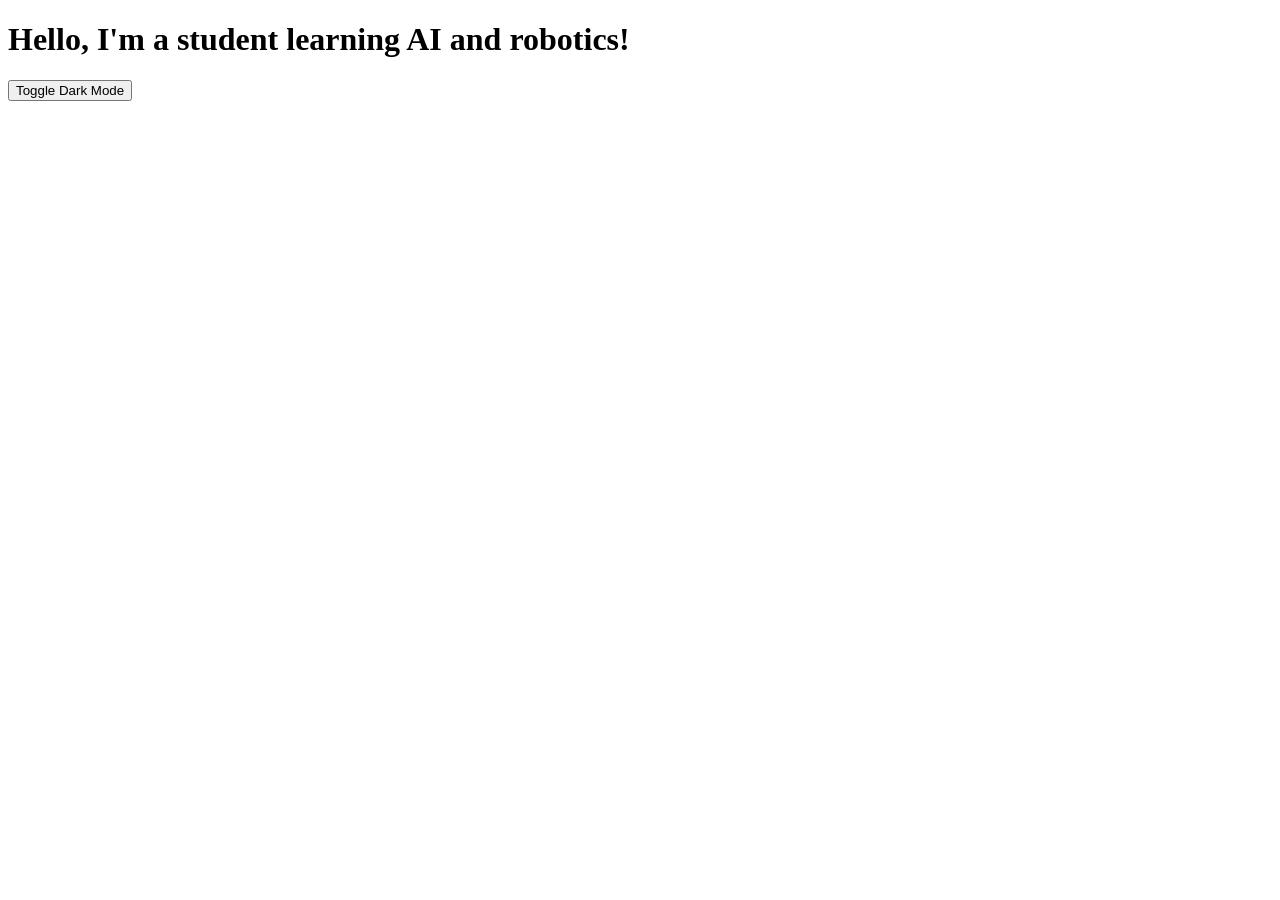
==== my_portfolio.html @ 7c0e1260 "Create initial HTML structure for portfolio" ====
<!DOCTYPE html>
<html lang="en">
<head>
    <meta charset="UTF-8">
    <meta name="viewport" content="width=device-width, initial-scale=1.0">

    <title>My Portfolio</title>

    <link rel="stylesheet" href="style.css">
</head>
<body>
    <h1>Hello, I'm a student learning AI and robotics!</h1>

    <button id="themeButton">Toggle Dark Mode</button>

    <script src="script.js"></script>
</body>
</html>
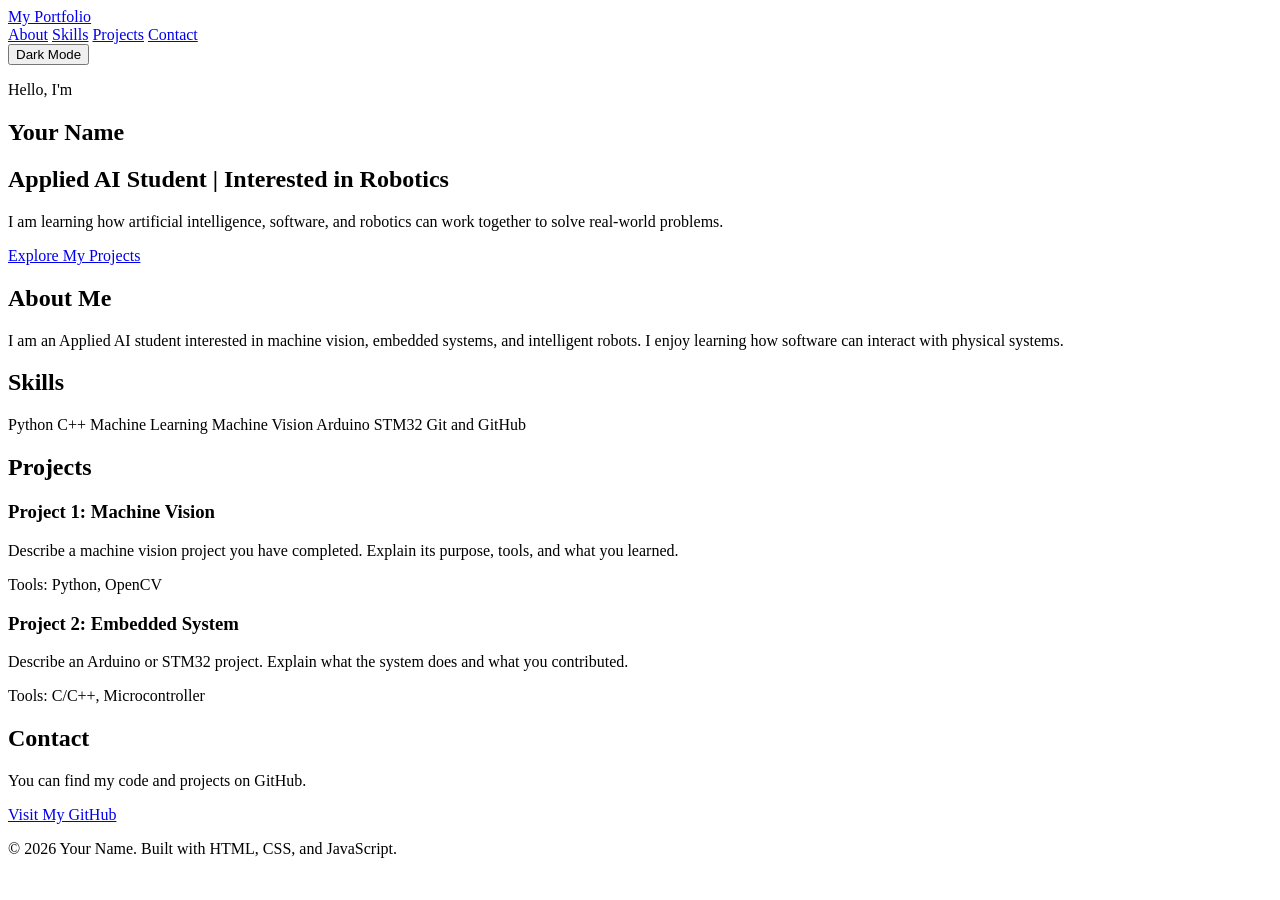
==== commit 09bb64cd: "Revamp portfolio structure and content Updated the portfolio layout with a header, navigation, and s" ====
--- a/my_portfolio.html
+++ b/my_portfolio.html
@@ -3,15 +3,103 @@
 <head>
     <meta charset="UTF-8">
     <meta name="viewport" content="width=device-width, initial-scale=1.0">
-
-    <title>My Portfolio</title>
+    <title>My Portfolio | Applied AI</title>
 
     <link rel="stylesheet" href="style.css">
 </head>
+
 <body>
-    <h1>Hello, I'm a student learning AI and robotics!</h1>
+    <header class="site-header">
+        <a class="logo" href="#home">My Portfolio</a>
 
-    <button id="themeButton">Toggle Dark Mode</button>
+        <nav class="navigation">
+            <a href="#about">About</a>
+            <a href="#skills">Skills</a>
+            <a href="#projects">Projects</a>
+            <a href="#contact">Contact</a>
+        </nav>
+
+        <button id="themeButton" class="theme-button">
+            Dark Mode
+        </button>
+    </header>
+
+    <main>
+        <section id="home" class="hero">
+            <p class="intro">Hello, I'm</p>
+            <h1>Your Name</h1>
+            <h2>Applied AI Student | Interested in Robotics</h2>
+
+            <p class="hero-description">
+                I am learning how artificial intelligence, software,
+                and robotics can work together to solve real-world problems.
+            </p>
+
+            <a class="primary-link" href="#projects">Explore My Projects</a>
+        </section>
+
+        <section id="about" class="section">
+            <h2>About Me</h2>
+
+            <p>
+                I am an Applied AI student interested in machine vision,
+                embedded systems, and intelligent robots. I enjoy learning
+                how software can interact with physical systems.
+            </p>
+        </section>
+
+        <section id="skills" class="section">
+            <h2>Skills</h2>
+
+            <div class="skill-list">
+                <span>Python</span>
+                <span>C++</span>
+                <span>Machine Learning</span>
+                <span>Machine Vision</span>
+                <span>Arduino</span>
+                <span>STM32</span>
+                <span>Git and GitHub</span>
+            </div>
+        </section>
+
+        <section id="projects" class="section">
+            <h2>Projects</h2>
+
+            <div class="project-card">
+                <h3>Project 1: Machine Vision</h3>
+                <p>
+                    Describe a machine vision project you have completed.
+                    Explain its purpose, tools, and what you learned.
+                </p>
+                <p class="project-tools">Tools: Python, OpenCV</p>
+            </div>
+
+            <div class="project-card">
+                <h3>Project 2: Embedded System</h3>
+                <p>
+                    Describe an Arduino or STM32 project.
+                    Explain what the system does and what you contributed.
+                </p>
+                <p class="project-tools">Tools: C/C++, Microcontroller</p>
+            </div>
+        </section>
+
+        <section id="contact" class="section">
+            <h2>Contact</h2>
+
+            <p>
+                You can find my code and projects on GitHub.
+            </p>
+
+            <a href="https://github.com/YOUR-USERNAME">
+                Visit My GitHub
+            </a>
+        </section>
+    </main>
+
+    <footer class="site-footer">
+        <p>© 2026 Your Name. Built with HTML, CSS, and JavaScript.</p>
+    </footer>
 
     <script src="script.js"></script>
 </body>
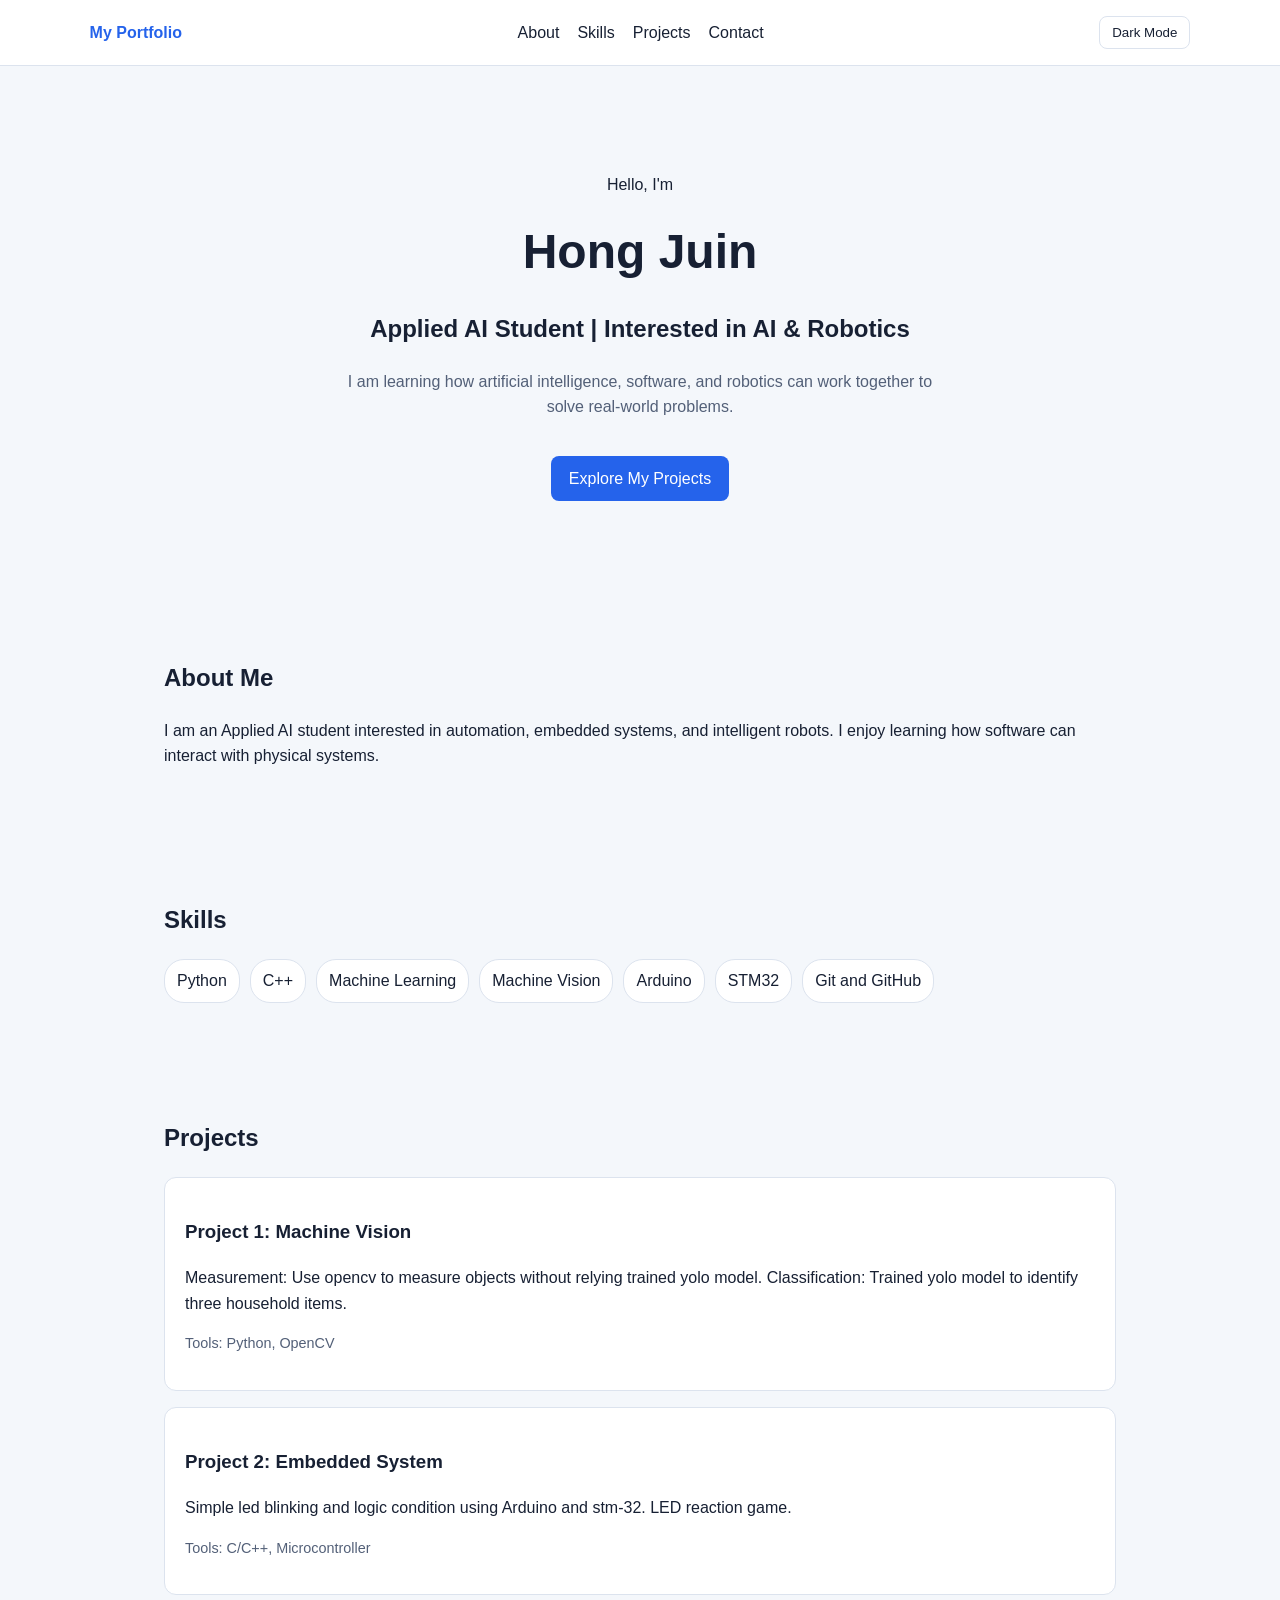
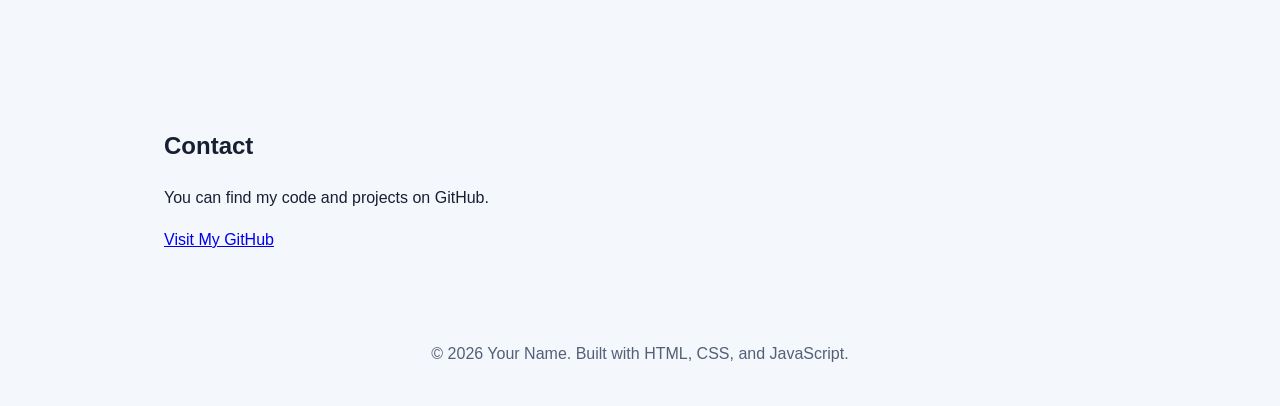
==== commit 75886ec8: "Revise portfolio content and update project details Updated personal information and project descrip" ====
--- a/my_portfolio.html
+++ b/my_portfolio.html
@@ -27,8 +27,8 @@
     <main>
         <section id="home" class="hero">
             <p class="intro">Hello, I'm</p>
-            <h1>Your Name</h1>
-            <h2>Applied AI Student | Interested in Robotics</h2>
+            <h1>Hong Juin</h1>
+            <h2>Applied AI Student | Interested in AI & Robotics</h2>
 
             <p class="hero-description">
                 I am learning how artificial intelligence, software,
@@ -42,7 +42,7 @@
             <h2>About Me</h2>
 
             <p>
-                I am an Applied AI student interested in machine vision,
+                I am an Applied AI student interested in automation,
                 embedded systems, and intelligent robots. I enjoy learning
                 how software can interact with physical systems.
             </p>
@@ -68,8 +68,8 @@
             <div class="project-card">
                 <h3>Project 1: Machine Vision</h3>
                 <p>
-                    Describe a machine vision project you have completed.
-                    Explain its purpose, tools, and what you learned.
+                    Measurement: Use opencv to measure objects without relying trained yolo model.
+                    Classification: Trained yolo model to identify three household items.
                 </p>
                 <p class="project-tools">Tools: Python, OpenCV</p>
             </div>
@@ -77,8 +77,8 @@
             <div class="project-card">
                 <h3>Project 2: Embedded System</h3>
                 <p>
-                    Describe an Arduino or STM32 project.
-                    Explain what the system does and what you contributed.
+                    Simple led blinking and logic condition using Arduino and stm-32.
+                    LED reaction game.
                 </p>
                 <p class="project-tools">Tools: C/C++, Microcontroller</p>
             </div>
@@ -91,7 +91,7 @@
                 You can find my code and projects on GitHub.
             </p>
 
-            <a href="https://github.com/YOUR-USERNAME">
+            <a href="https://github.com/hongjuin">
                 Visit My GitHub
             </a>
         </section>
--- a/style.css
+++ b/style.css
@@ -0,0 +1,176 @@
+/* Store the main colors in reusable variables */
+:root {
+    --background: #f4f7fb;
+    --surface: #ffffff;
+    --text: #172033;
+    --muted: #536078;
+    --accent: #2563eb;
+    --border: #dce3ee;
+}
+
+/* Apply consistent sizing to every element */
+* {
+    box-sizing: border-box;
+}
+
+/* Style the whole page */
+body {
+    margin: 0;
+    font-family: Arial, sans-serif;
+    background: var(--background);
+    color: var(--text);
+    line-height: 1.6;
+}
+
+/* Style the top navigation area */
+.site-header {
+    display: flex;
+    align-items: center;
+    justify-content: space-between;
+    gap: 16px;
+    padding: 16px 7%;
+    background: var(--surface);
+    border-bottom: 1px solid var(--border);
+}
+
+/* Style the website name */
+.logo {
+    color: var(--accent);
+    font-weight: bold;
+    text-decoration: none;
+}
+
+/* Arrange navigation links in a row */
+.navigation {
+    display: flex;
+    gap: 18px;
+}
+
+/* Style links inside the navigation */
+.navigation a {
+    color: var(--text);
+    text-decoration: none;
+}
+
+/* Change link color when the mouse is over it */
+.navigation a:hover {
+    color: var(--accent);
+}
+
+/* Style the dark-mode button */
+.theme-button {
+    padding: 8px 12px;
+    border: 1px solid var(--border);
+    border-radius: 8px;
+    background: var(--surface);
+    color: var(--text);
+    cursor: pointer;
+}
+
+/* Style the large introduction area */
+.hero {
+    text-align: center;
+    padding: 90px 20px;
+}
+
+/* Style the main name heading */
+.hero h1 {
+    margin: 8px 0;
+    font-size: 3rem;
+}
+
+/* Style the introduction paragraph */
+.hero-description {
+    max-width: 600px;
+    margin: 20px auto;
+    color: var(--muted);
+}
+
+/* Style the main call-to-action link */
+.primary-link {
+    display: inline-block;
+    margin-top: 16px;
+    padding: 10px 18px;
+    border-radius: 8px;
+    background: var(--accent);
+    color: white;
+    text-decoration: none;
+}
+
+/* Set a consistent width for each content section */
+.section {
+    max-width: 1000px;
+    margin: 0 auto;
+    padding: 48px 24px;
+}
+
+/* Arrange skill labels using flexible wrapping */
+.skill-list {
+    display: flex;
+    flex-wrap: wrap;
+    gap: 10px;
+}
+
+/* Style each skill label */
+.skill-list span {
+    padding: 8px 12px;
+    border-radius: 20px;
+    background: var(--surface);
+    border: 1px solid var(--border);
+}
+
+/* Style project cards */
+.project-card {
+    margin: 16px 0;
+    padding: 20px;
+    border-radius: 12px;
+    background: var(--surface);
+    border: 1px solid var(--border);
+}
+
+/* Make project tool text less prominent */
+.project-tools {
+    color: var(--muted);
+    font-size: 0.9rem;
+}
+
+/* Style the footer */
+.site-footer {
+    padding: 24px;
+    text-align: center;
+    color: var(--muted);
+}
+
+/* These styles apply when dark mode is enabled */
+body.dark-mode {
+    --background: #101827;
+    --surface: #182235;
+    --text: #edf2fa;
+    --muted: #b5c0d2;
+    --accent: #7da8ff;
+    --border: #334155;
+}
+
+/* Mobile-friendly adjustments for smaller screens */
+@media (max-width: 700px) {
+    .site-header {
+        flex-direction: column;
+    }
+
+    .navigation {
+        flex-wrap: wrap;
+        justify-content: center;
+    }
+
+    .hero {
+        padding: 60px 20px;
+    }
+
+    .hero h1 {
+        font-size: 2.2rem;
+    }
+
+    .section {
+        padding: 32px 20px;
+    }
+}
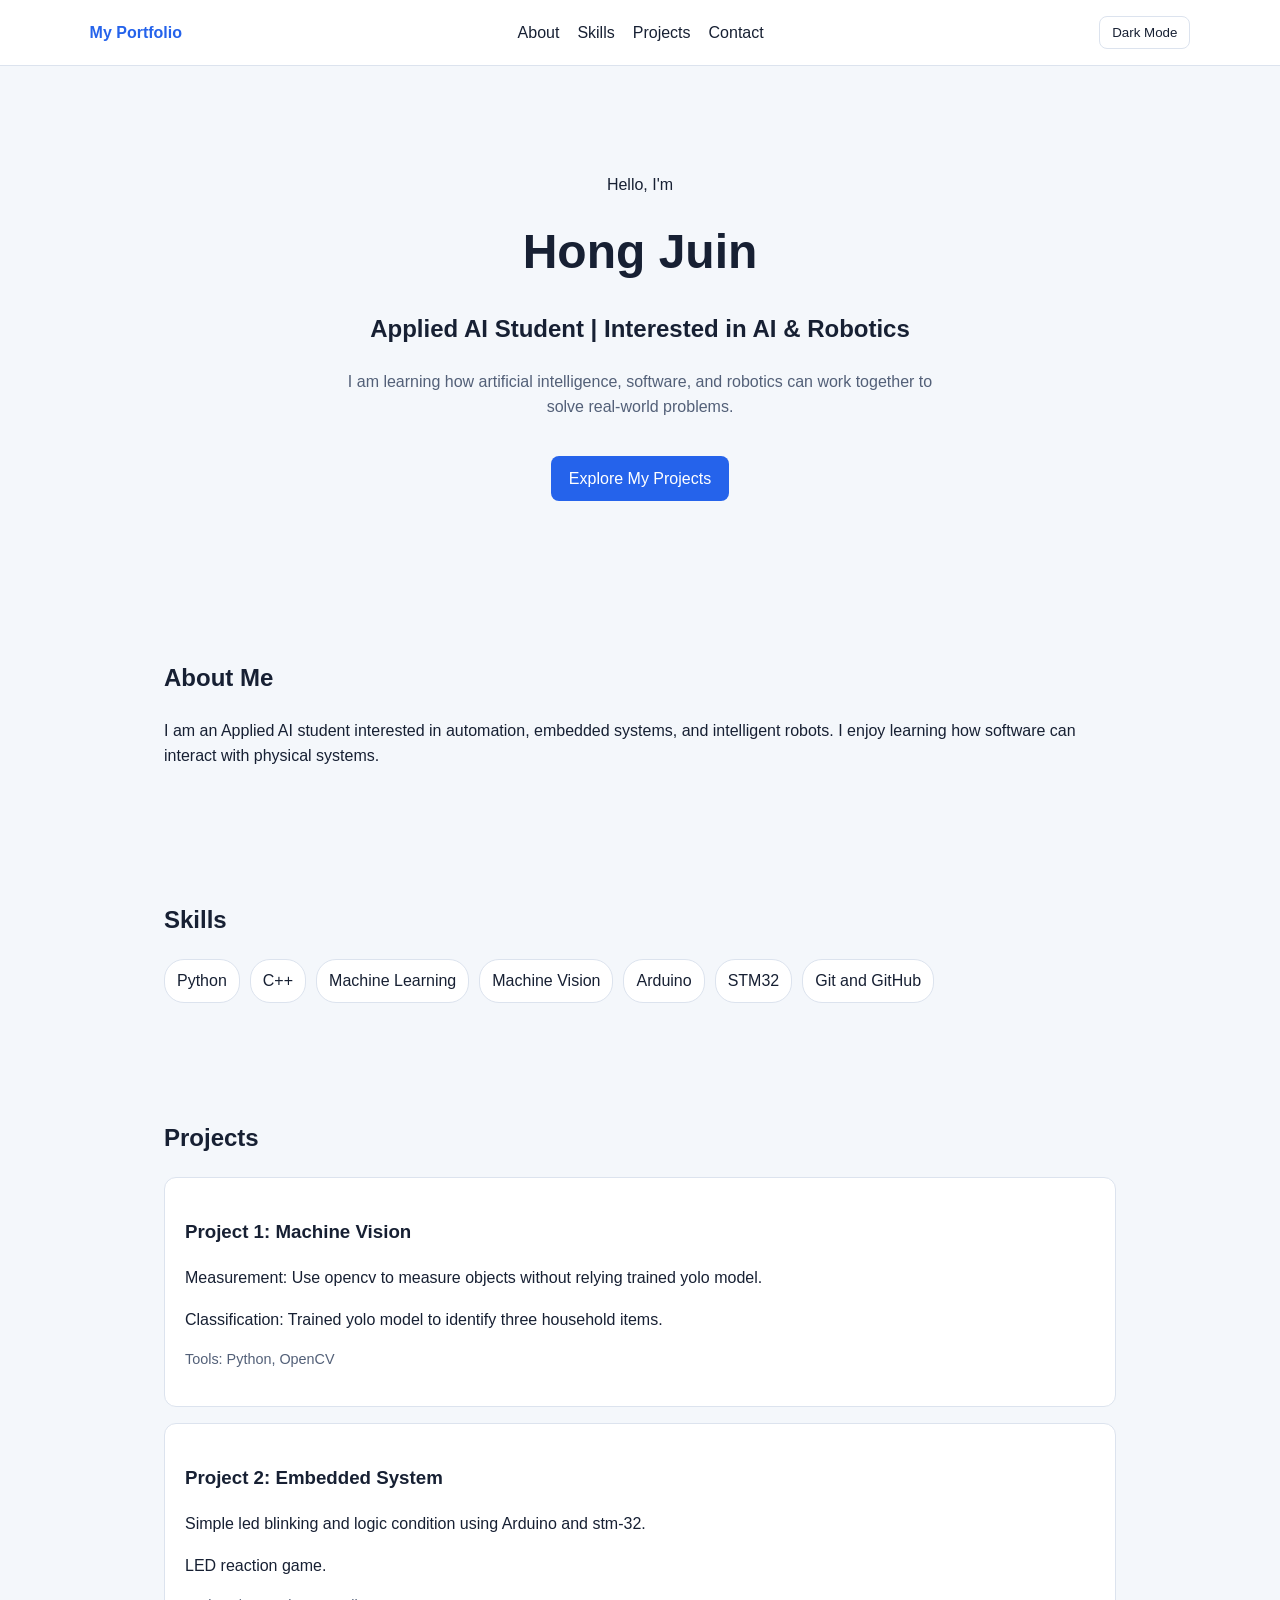
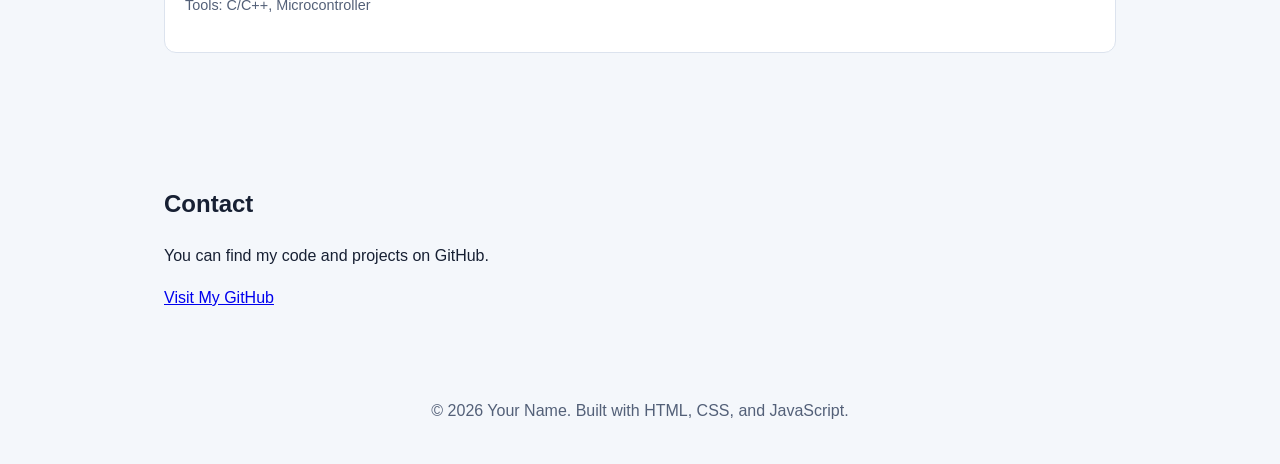
==== commit 86d1db73: "Refine project descriptions and formatting in portfolio Updated project descriptions for clarity and" ====
--- a/my_portfolio.html
+++ b/my_portfolio.html
@@ -69,6 +69,8 @@
                 <h3>Project 1: Machine Vision</h3>
                 <p>
                     Measurement: Use opencv to measure objects without relying trained yolo model.
+                </p>
+                <p>
                     Classification: Trained yolo model to identify three household items.
                 </p>
                 <p class="project-tools">Tools: Python, OpenCV</p>
@@ -78,8 +80,8 @@
                 <h3>Project 2: Embedded System</h3>
                 <p>
                     Simple led blinking and logic condition using Arduino and stm-32.
-                    LED reaction game.
                 </p>
+                <p> LED reaction game. </p>
                 <p class="project-tools">Tools: C/C++, Microcontroller</p>
             </div>
         </section>
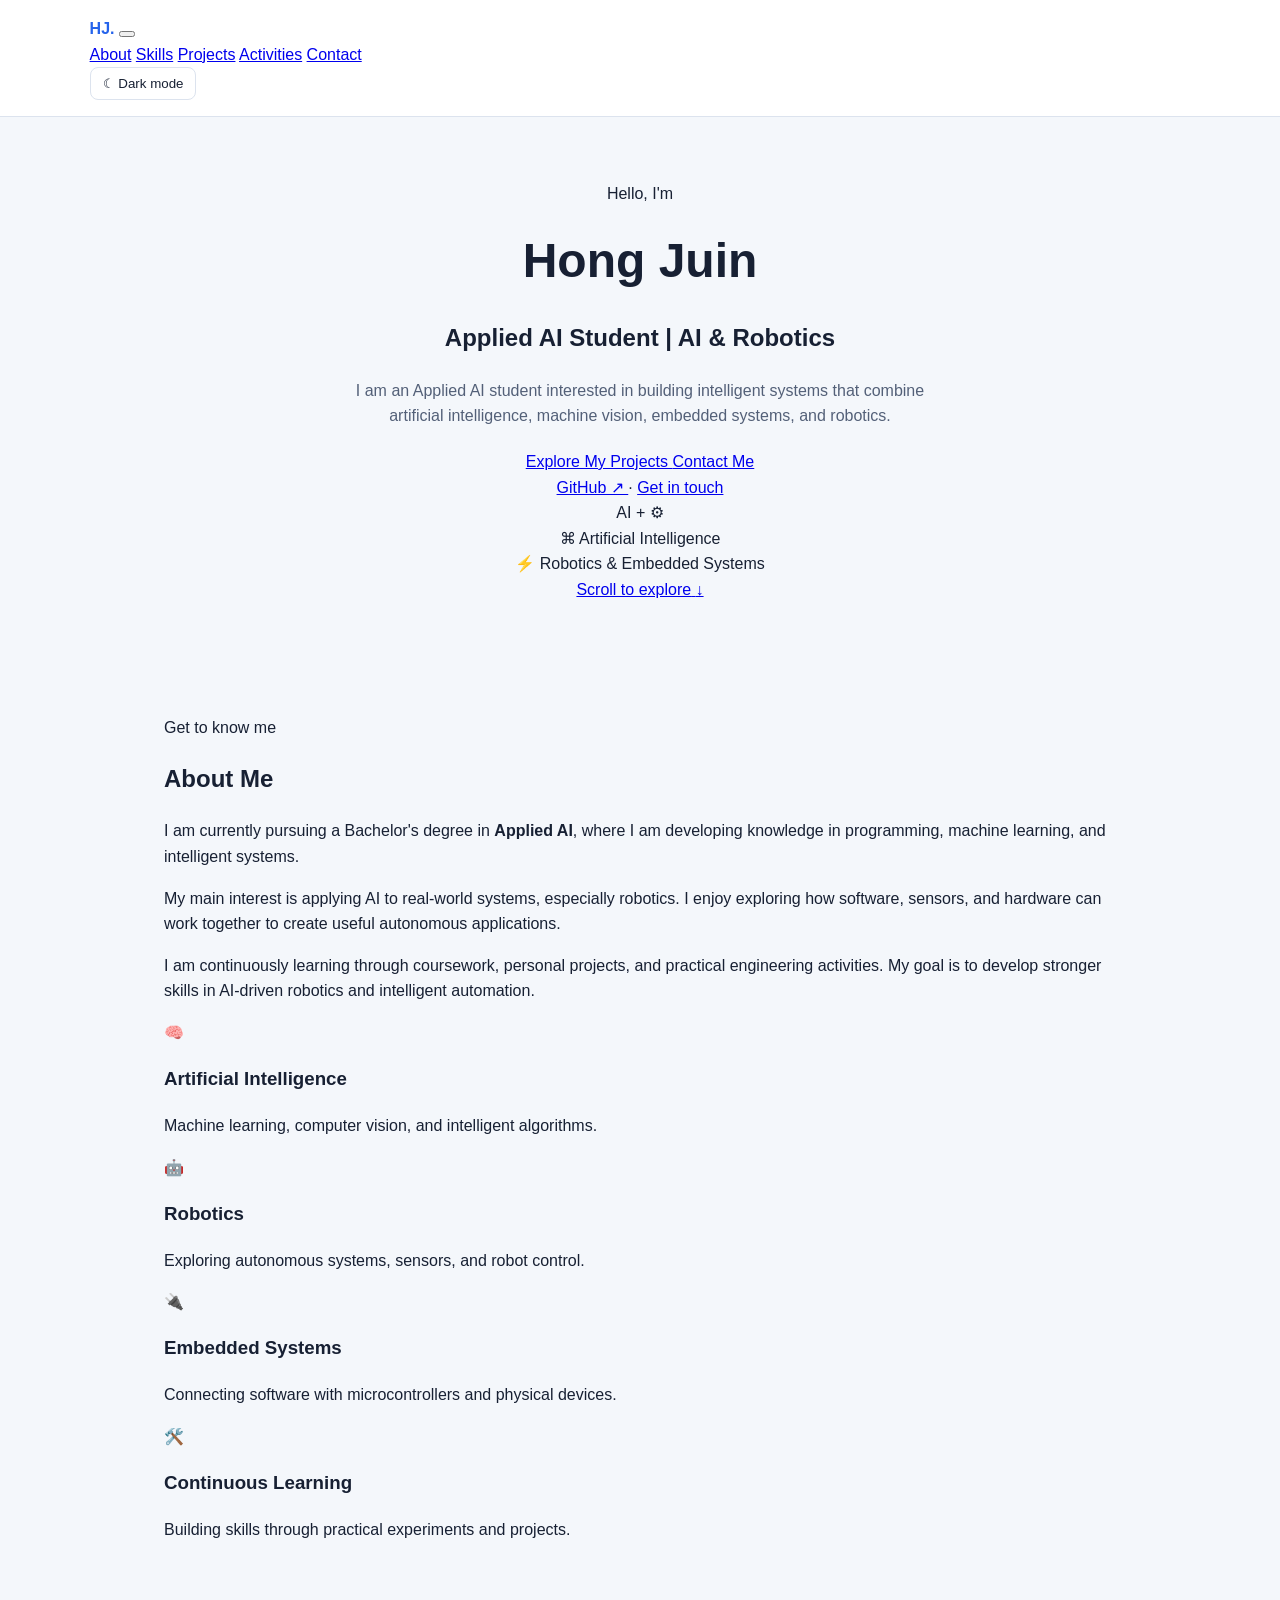
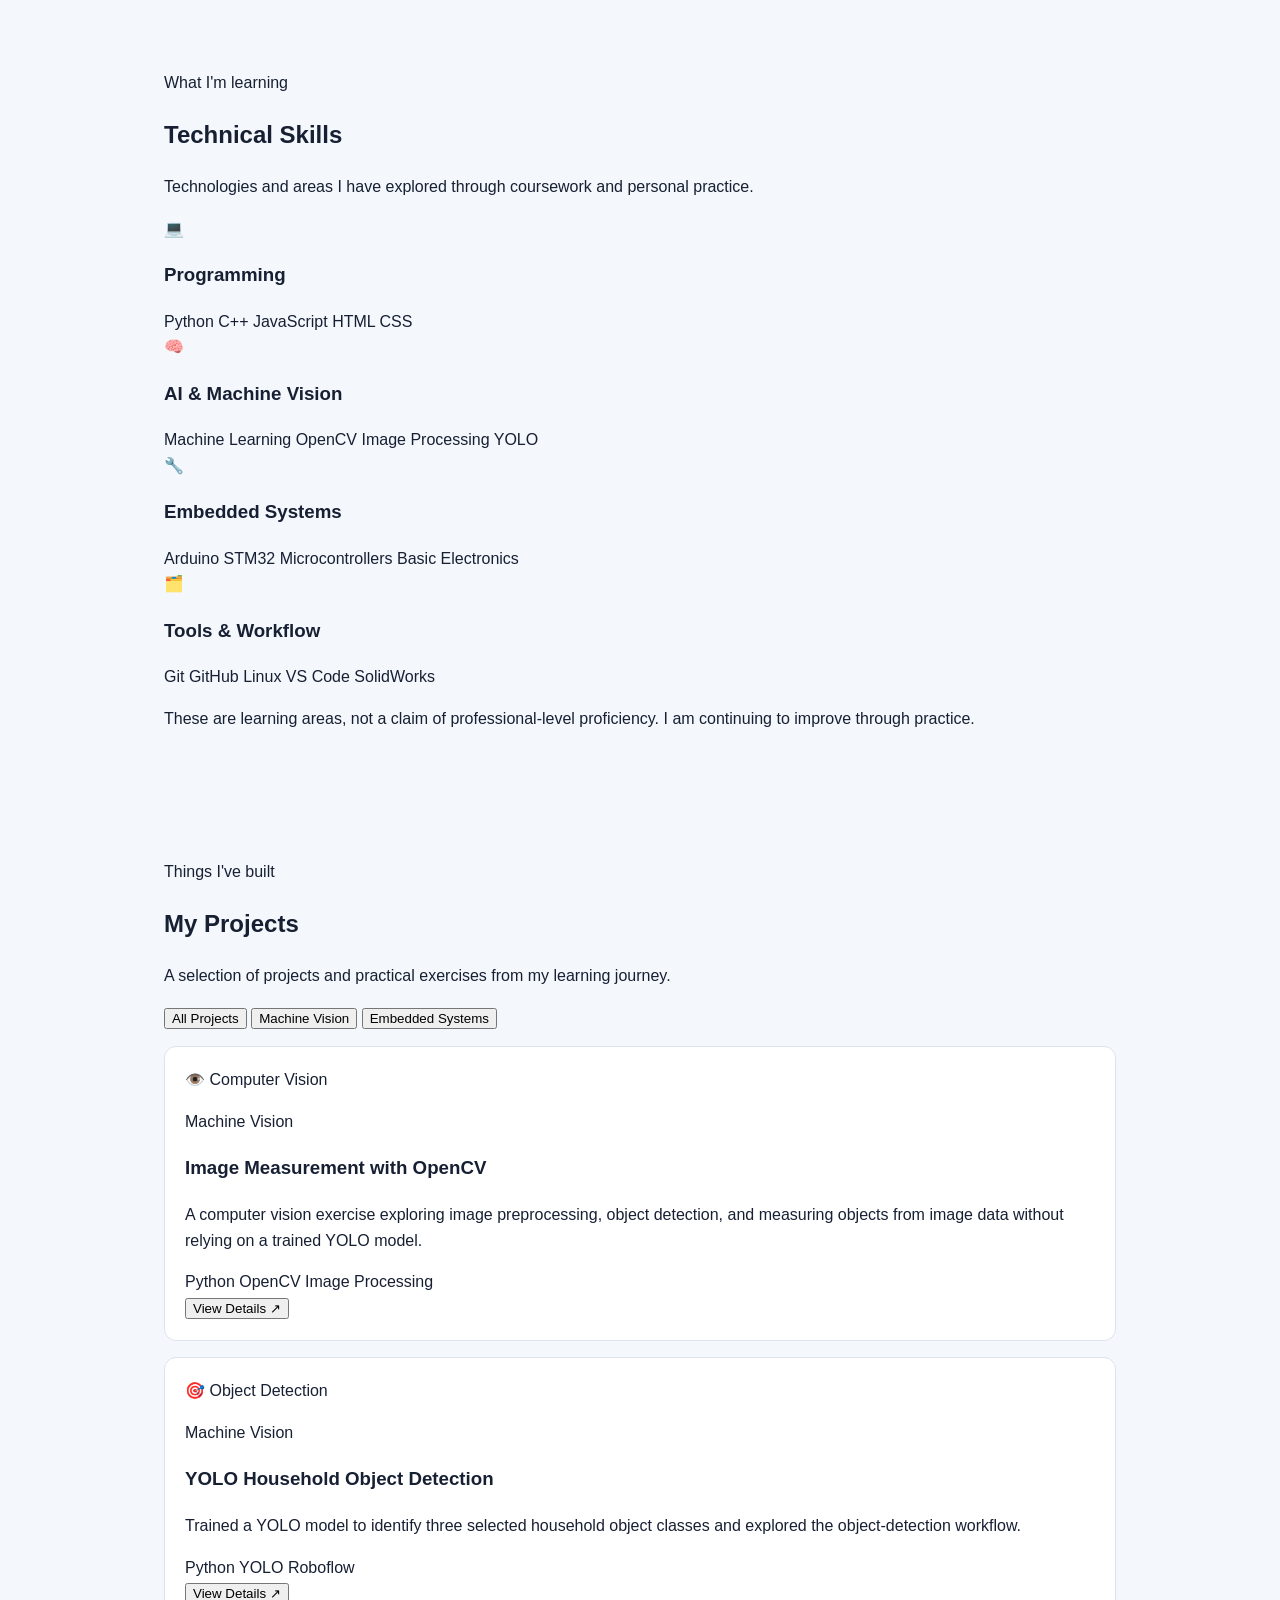
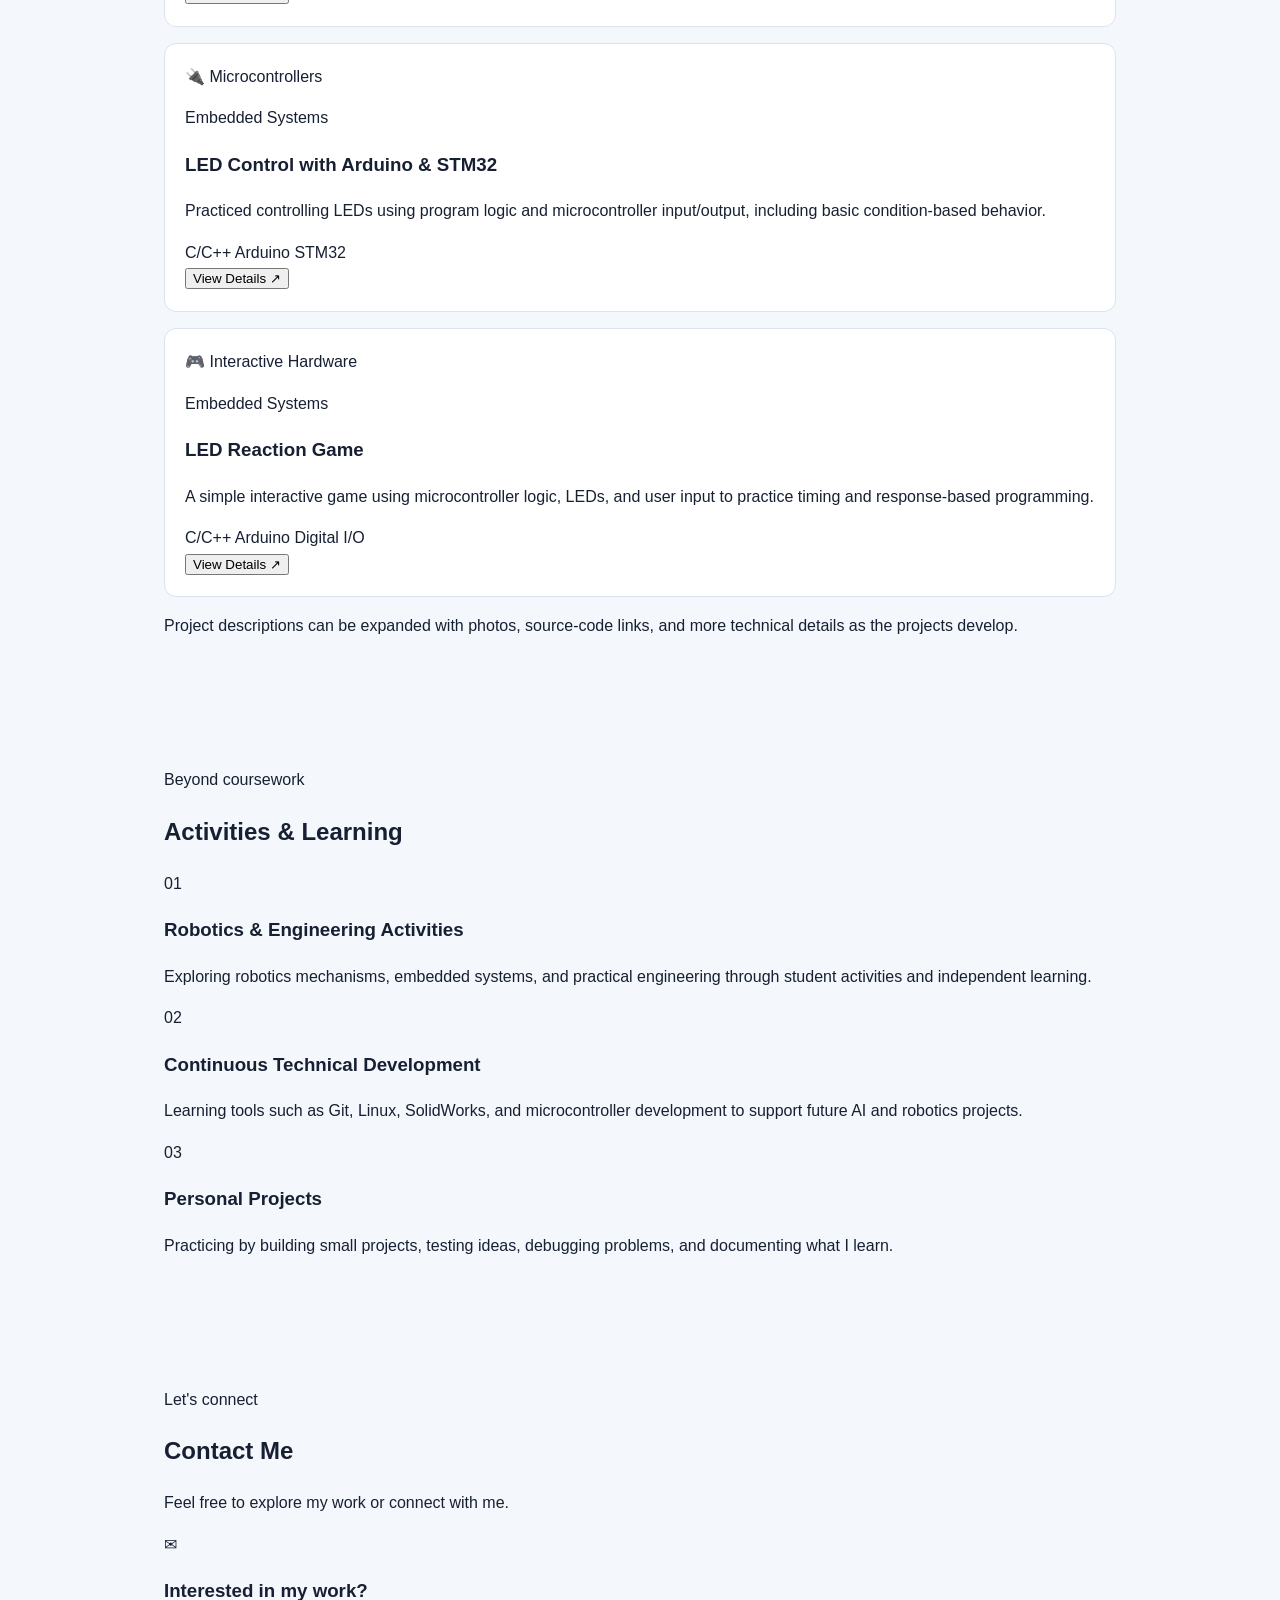
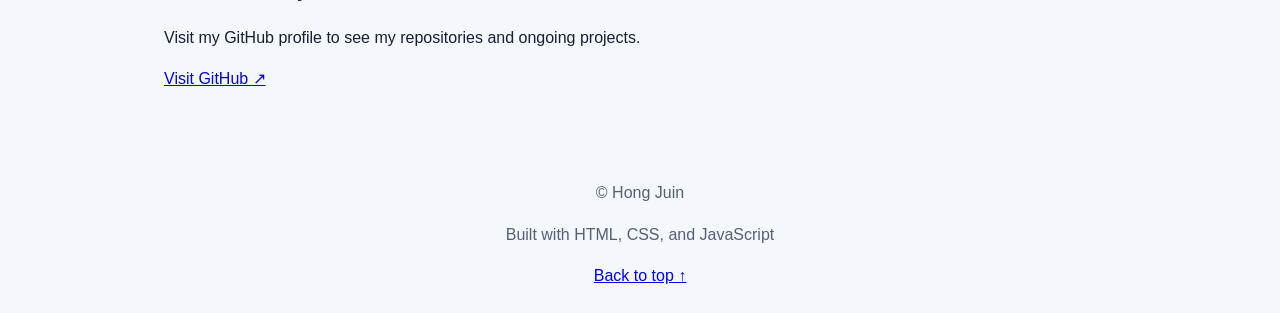
==== commit ed4ca3f4: "Revamp portfolio with new layout and content Updated portfolio to reflect personal branding and adde" ====
--- a/my_portfolio.html
+++ b/my_portfolio.html
@@ -3,106 +3,529 @@
 <head>
     <meta charset="UTF-8">
     <meta name="viewport" content="width=device-width, initial-scale=1.0">
-    <title>My Portfolio | Applied AI</title>
+
+    <title>Hong Juin | Applied AI Portfolio</title>
+    <meta
+        name="description"
+        content="Hong Juin's personal portfolio showcasing Applied AI, machine vision, embedded systems, and robotics projects."
+    >
 
     <link rel="stylesheet" href="style.css">
+    <script src="script.js" defer></script>
 </head>
 
 <body>
+    <!-- Header / Navigation -->
     <header class="site-header">
-        <a class="logo" href="#home">My Portfolio</a>
-
-        <nav class="navigation">
-            <a href="#about">About</a>
-            <a href="#skills">Skills</a>
-            <a href="#projects">Projects</a>
-            <a href="#contact">Contact</a>
-        </nav>
-
-        <button id="themeButton" class="theme-button">
-            Dark Mode
-        </button>
+        <div class="container header-content">
+            <a class="logo" href="#home">HJ<span>.</span></a>
+
+            <button
+                class="menu-button"
+                id="menuButton"
+                aria-label="Open navigation menu"
+                aria-expanded="false"
+                aria-controls="navMenu"
+            >
+                <span></span>
+                <span></span>
+                <span></span>
+            </button>
+
+            <nav class="nav-menu" id="navMenu">
+                <a href="#about">About</a>
+                <a href="#skills">Skills</a>
+                <a href="#projects">Projects</a>
+                <a href="#activities">Activities</a>
+                <a href="#contact">Contact</a>
+            </nav>
+
+            <button class="theme-button" id="themeButton" type="button">
+                <span id="themeIcon" aria-hidden="true">☾</span>
+                <span id="themeText">Dark mode</span>
+            </button>
+        </div>
     </header>
 
     <main>
-        <section id="home" class="hero">
-            <p class="intro">Hello, I'm</p>
-            <h1>Hong Juin</h1>
-            <h2>Applied AI Student | Interested in AI & Robotics</h2>
-
-            <p class="hero-description">
-                I am learning how artificial intelligence, software,
-                and robotics can work together to solve real-world problems.
-            </p>
-
-            <a class="primary-link" href="#projects">Explore My Projects</a>
+        <!-- Hero Section -->
+        <section class="hero section" id="home">
+            <div class="container hero-content">
+                <div class="hero-text">
+                    <p class="eyebrow">Hello, I'm</p>
+
+                    <h1>Hong Juin</h1>
+
+                    <h2>
+                        Applied AI Student
+                        <span class="accent-text">| AI & Robotics</span>
+                    </h2>
+
+                    <p class="hero-description">
+                        I am an Applied AI student interested in building intelligent
+                        systems that combine artificial intelligence, machine vision,
+                        embedded systems, and robotics.
+                    </p>
+
+                    <div class="hero-buttons">
+                        <a class="button button-primary" href="#projects">
+                            Explore My Projects
+                        </a>
+
+                        <a class="button button-secondary" href="#contact">
+                            Contact Me
+                        </a>
+                    </div>
+
+                    <div class="hero-socials">
+                        <a
+                            href="https://github.com/hongjuin"
+                            target="_blank"
+                            rel="noopener noreferrer"
+                        >
+                            GitHub ↗
+                        </a>
+                        <span>·</span>
+                        <a href="#contact">Get in touch</a>
+                    </div>
+                </div>
+
+                <div class="hero-visual" aria-label="Artificial intelligence and robotics illustration">
+                    <div class="orbit orbit-one"></div>
+                    <div class="orbit orbit-two"></div>
+
+                    <div class="hero-circle">
+                        <span class="hero-symbol">AI</span>
+                        <span class="hero-symbol-small">+</span>
+                        <span class="hero-robot">⚙</span>
+                    </div>
+
+                    <div class="floating-card floating-card-top">
+                        <span class="floating-icon">⌘</span>
+                        <span>Artificial Intelligence</span>
+                    </div>
+
+                    <div class="floating-card floating-card-bottom">
+                        <span class="floating-icon">⚡</span>
+                        <span>Robotics & Embedded Systems</span>
+                    </div>
+                </div>
+            </div>
+
+            <a class="scroll-indicator" href="#about">
+                <span>Scroll to explore</span>
+                <span aria-hidden="true">↓</span>
+            </a>
         </section>
 
-        <section id="about" class="section">
-            <h2>About Me</h2>
-
-            <p>
-                I am an Applied AI student interested in automation,
-                embedded systems, and intelligent robots. I enjoy learning
-                how software can interact with physical systems.
-            </p>
-        </section>
-
-        <section id="skills" class="section">
-            <h2>Skills</h2>
-
-            <div class="skill-list">
-                <span>Python</span>
-                <span>C++</span>
-                <span>Machine Learning</span>
-                <span>Machine Vision</span>
-                <span>Arduino</span>
-                <span>STM32</span>
-                <span>Git and GitHub</span>
+        <!-- About Section -->
+        <section class="section section-alt" id="about">
+            <div class="container">
+                <div class="section-heading">
+                    <p class="eyebrow">Get to know me</p>
+                    <h2>About <span class="accent-text">Me</span></h2>
+                </div>
+
+                <div class="about-grid">
+                    <div class="about-text">
+                        <p>
+                            I am currently pursuing a Bachelor's degree in
+                            <strong>Applied AI</strong>, where I am developing
+                            knowledge in programming, machine learning, and
+                            intelligent systems.
+                        </p>
+
+                        <p>
+                            My main interest is applying AI to real-world systems,
+                            especially robotics. I enjoy exploring how software,
+                            sensors, and hardware can work together to create
+                            useful autonomous applications.
+                        </p>
+
+                        <p>
+                            I am continuously learning through coursework,
+                            personal projects, and practical engineering
+                            activities. My goal is to develop stronger skills
+                            in AI-driven robotics and intelligent automation.
+                        </p>
+                    </div>
+
+                    <div class="about-highlights">
+                        <article class="highlight-card">
+                            <span class="highlight-icon">🧠</span>
+                            <h3>Artificial Intelligence</h3>
+                            <p>Machine learning, computer vision, and intelligent algorithms.</p>
+                        </article>
+
+                        <article class="highlight-card">
+                            <span class="highlight-icon">🤖</span>
+                            <h3>Robotics</h3>
+                            <p>Exploring autonomous systems, sensors, and robot control.</p>
+                        </article>
+
+                        <article class="highlight-card">
+                            <span class="highlight-icon">🔌</span>
+                            <h3>Embedded Systems</h3>
+                            <p>Connecting software with microcontrollers and physical devices.</p>
+                        </article>
+
+                        <article class="highlight-card">
+                            <span class="highlight-icon">🛠️</span>
+                            <h3>Continuous Learning</h3>
+                            <p>Building skills through practical experiments and projects.</p>
+                        </article>
+                    </div>
+                </div>
             </div>
         </section>
 
-        <section id="projects" class="section">
-            <h2>Projects</h2>
-
-            <div class="project-card">
-                <h3>Project 1: Machine Vision</h3>
-                <p>
-                    Measurement: Use opencv to measure objects without relying trained yolo model.
+        <!-- Skills Section -->
+        <section class="section" id="skills">
+            <div class="container">
+                <div class="section-heading">
+                    <p class="eyebrow">What I'm learning</p>
+                    <h2>Technical <span class="accent-text">Skills</span></h2>
+                    <p class="section-description">
+                        Technologies and areas I have explored through coursework
+                        and personal practice.
+                    </p>
+                </div>
+
+                <div class="skills-grid">
+                    <article class="skill-card">
+                        <div class="skill-card-heading">
+                            <span class="skill-icon">💻</span>
+                            <h3>Programming</h3>
+                        </div>
+                        <div class="skill-tags">
+                            <span>Python</span>
+                            <span>C++</span>
+                            <span>JavaScript</span>
+                            <span>HTML</span>
+                            <span>CSS</span>
+                        </div>
+                    </article>
+
+                    <article class="skill-card">
+                        <div class="skill-card-heading">
+                            <span class="skill-icon">🧠</span>
+                            <h3>AI & Machine Vision</h3>
+                        </div>
+                        <div class="skill-tags">
+                            <span>Machine Learning</span>
+                            <span>OpenCV</span>
+                            <span>Image Processing</span>
+                            <span>YOLO</span>
+                        </div>
+                    </article>
+
+                    <article class="skill-card">
+                        <div class="skill-card-heading">
+                            <span class="skill-icon">🔧</span>
+                            <h3>Embedded Systems</h3>
+                        </div>
+                        <div class="skill-tags">
+                            <span>Arduino</span>
+                            <span>STM32</span>
+                            <span>Microcontrollers</span>
+                            <span>Basic Electronics</span>
+                        </div>
+                    </article>
+
+                    <article class="skill-card">
+                        <div class="skill-card-heading">
+                            <span class="skill-icon">🗂️</span>
+                            <h3>Tools & Workflow</h3>
+                        </div>
+                        <div class="skill-tags">
+                            <span>Git</span>
+                            <span>GitHub</span>
+                            <span>Linux</span>
+                            <span>VS Code</span>
+                            <span>SolidWorks</span>
+                        </div>
+                    </article>
+                </div>
+
+                <p class="skills-note">
+                    These are learning areas, not a claim of professional-level
+                    proficiency. I am continuing to improve through practice.
                 </p>
-                <p>
-                    Classification: Trained yolo model to identify three household items.
-                </p>
-                <p class="project-tools">Tools: Python, OpenCV</p>
-            </div>
-
-            <div class="project-card">
-                <h3>Project 2: Embedded System</h3>
-                <p>
-                    Simple led blinking and logic condition using Arduino and stm-32.
-                </p>
-                <p> LED reaction game. </p>
-                <p class="project-tools">Tools: C/C++, Microcontroller</p>
             </div>
         </section>
 
-        <section id="contact" class="section">
-            <h2>Contact</h2>
-
-            <p>
-                You can find my code and projects on GitHub.
-            </p>
-
-            <a href="https://github.com/hongjuin">
-                Visit My GitHub
-            </a>
+        <!-- Projects Section -->
+        <section class="section section-alt" id="projects">
+            <div class="container">
+                <div class="section-heading">
+                    <p class="eyebrow">Things I've built</p>
+                    <h2>My <span class="accent-text">Projects</span></h2>
+                    <p class="section-description">
+                        A selection of projects and practical exercises from my
+                        learning journey.
+                    </p>
+                </div>
+
+                <!-- Project filters -->
+                <div class="project-filters" role="group" aria-label="Filter projects">
+                    <button class="filter-button active" data-filter="all" type="button">
+                        All Projects
+                    </button>
+                    <button class="filter-button" data-filter="vision" type="button">
+                        Machine Vision
+                    </button>
+                    <button class="filter-button" data-filter="embedded" type="button">
+                        Embedded Systems
+                    </button>
+                </div>
+
+                <!-- Project gallery -->
+                <div class="project-gallery">
+                    <article class="project-card" data-category="vision">
+                        <div class="project-image project-image-vision">
+                            <span class="project-image-icon">👁️</span>
+                            <span class="project-image-label">Computer Vision</span>
+                        </div>
+
+                        <div class="project-content">
+                            <p class="project-category">Machine Vision</p>
+                            <h3>Image Measurement with OpenCV</h3>
+                            <p>
+                                A computer vision exercise exploring image
+                                preprocessing, object detection, and measuring
+                                objects from image data without relying on a
+                                trained YOLO model.
+                            </p>
+
+                            <div class="project-tags">
+                                <span>Python</span>
+                                <span>OpenCV</span>
+                                <span>Image Processing</span>
+                            </div>
+
+                            <button
+                                class="project-details-button"
+                                type="button"
+                                data-project="measurement"
+                            >
+                                View Details <span aria-hidden="true">↗</span>
+                            </button>
+                        </div>
+                    </article>
+
+                    <article class="project-card" data-category="vision">
+                        <div class="project-image project-image-yolo">
+                            <span class="project-image-icon">🎯</span>
+                            <span class="project-image-label">Object Detection</span>
+                        </div>
+
+                        <div class="project-content">
+                            <p class="project-category">Machine Vision</p>
+                            <h3>YOLO Household Object Detection</h3>
+                            <p>
+                                Trained a YOLO model to identify three selected
+                                household object classes and explored the
+                                object-detection workflow.
+                            </p>
+
+                            <div class="project-tags">
+                                <span>Python</span>
+                                <span>YOLO</span>
+                                <span>Roboflow</span>
+                            </div>
+
+                            <button
+                                class="project-details-button"
+                                type="button"
+                                data-project="yolo"
+                            >
+                                View Details <span aria-hidden="true">↗</span>
+                            </button>
+                        </div>
+                    </article>
+
+                    <article class="project-card" data-category="embedded">
+                        <div class="project-image project-image-mcu">
+                            <span class="project-image-icon">🔌</span>
+                            <span class="project-image-label">Microcontrollers</span>
+                        </div>
+
+                        <div class="project-content">
+                            <p class="project-category">Embedded Systems</p>
+                            <h3>LED Control with Arduino & STM32</h3>
+                            <p>
+                                Practiced controlling LEDs using program logic
+                                and microcontroller input/output, including
+                                basic condition-based behavior.
+                            </p>
+
+                            <div class="project-tags">
+                                <span>C/C++</span>
+                                <span>Arduino</span>
+                                <span>STM32</span>
+                            </div>
+
+                            <button
+                                class="project-details-button"
+                                type="button"
+                                data-project="led"
+                            >
+                                View Details <span aria-hidden="true">↗</span>
+                            </button>
+                        </div>
+                    </article>
+
+                    <article class="project-card" data-category="embedded">
+                        <div class="project-image project-image-game">
+                            <span class="project-image-icon">🎮</span>
+                            <span class="project-image-label">Interactive Hardware</span>
+                        </div>
+
+                        <div class="project-content">
+                            <p class="project-category">Embedded Systems</p>
+                            <h3>LED Reaction Game</h3>
+                            <p>
+                                A simple interactive game using microcontroller
+                                logic, LEDs, and user input to practice timing
+                                and response-based programming.
+                            </p>
+
+                            <div class="project-tags">
+                                <span>C/C++</span>
+                                <span>Arduino</span>
+                                <span>Digital I/O</span>
+                            </div>
+
+                            <button
+                                class="project-details-button"
+                                type="button"
+                                data-project="reaction"
+                            >
+                                View Details <span aria-hidden="true">↗</span>
+                            </button>
+                        </div>
+                    </article>
+                </div>
+
+                <p class="project-disclaimer">
+                    Project descriptions can be expanded with photos, source-code
+                    links, and more technical details as the projects develop.
+                </p>
+            </div>
+        </section>
+
+        <!-- Activities Section -->
+        <section class="section" id="activities">
+            <div class="container">
+                <div class="section-heading">
+                    <p class="eyebrow">Beyond coursework</p>
+                    <h2>Activities & <span class="accent-text">Learning</span></h2>
+                </div>
+
+                <div class="activity-list">
+                    <article class="activity-item">
+                        <div class="activity-marker">01</div>
+                        <div>
+                            <h3>Robotics & Engineering Activities</h3>
+                            <p>
+                                Exploring robotics mechanisms, embedded systems,
+                                and practical engineering through student
+                                activities and independent learning.
+                            </p>
+                        </div>
+                    </article>
+
+                    <article class="activity-item">
+                        <div class="activity-marker">02</div>
+                        <div>
+                            <h3>Continuous Technical Development</h3>
+                            <p>
+                                Learning tools such as Git, Linux, SolidWorks,
+                                and microcontroller development to support
+                                future AI and robotics projects.
+                            </p>
+                        </div>
+                    </article>
+
+                    <article class="activity-item">
+                        <div class="activity-marker">03</div>
+                        <div>
+                            <h3>Personal Projects</h3>
+                            <p>
+                                Practicing by building small projects, testing
+                                ideas, debugging problems, and documenting
+                                what I learn.
+                            </p>
+                        </div>
+                    </article>
+                </div>
+            </div>
+        </section>
+
+        <!-- Contact Section -->
+        <section class="section section-alt" id="contact">
+            <div class="container contact-container">
+                <div class="section-heading">
+                    <p class="eyebrow">Let's connect</p>
+                    <h2>Contact <span class="accent-text">Me</span></h2>
+                    <p class="section-description">
+                        Feel free to explore my work or connect with me.
+                    </p>
+                </div>
+
+                <div class="contact-card">
+                    <div class="contact-icon">✉</div>
+                    <h3>Interested in my work?</h3>
+                    <p>
+                        Visit my GitHub profile to see my repositories and
+                        ongoing projects.
+                    </p>
+
+                    <a
+                        class="button button-primary"
+                        href="https://github.com/hongjuin"
+                        target="_blank"
+                        rel="noopener noreferrer"
+                    >
+                        Visit GitHub ↗
+                    </a>
+                </div>
+            </div>
         </section>
     </main>
 
+    <!-- Footer -->
     <footer class="site-footer">
-        <p>© 2026 Your Name. Built with HTML, CSS, and JavaScript.</p>
+        <div class="container footer-content">
+            <p>© <span id="currentYear"></span> Hong Juin</p>
+            <p>Built with HTML, CSS, and JavaScript</p>
+            <a href="#home">Back to top ↑</a>
+        </div>
     </footer>
 
-    <script src="script.js"></script>
+    <!-- Project details modal -->
+    <dialog class="project-modal" id="projectModal">
+        <div class="modal-content">
+            <button
+                class="modal-close"
+                id="modalClose"
+                type="button"
+                aria-label="Close project details"
+            >
+                ×
+            </button>
+
+            <p class="eyebrow" id="modalCategory">Project Details</p>
+            <h2 id="modalTitle">Project title</h2>
+            <p id="modalDescription">Project description.</p>
+
+            <h3>What I practiced</h3>
+            <ul id="modalLearning"></ul>
+
+            <button class="button button-secondary" id="modalCloseButton" type="button">
+                Close
+            </button>
+        </div>
+    </dialog>
 </body>
 </html>
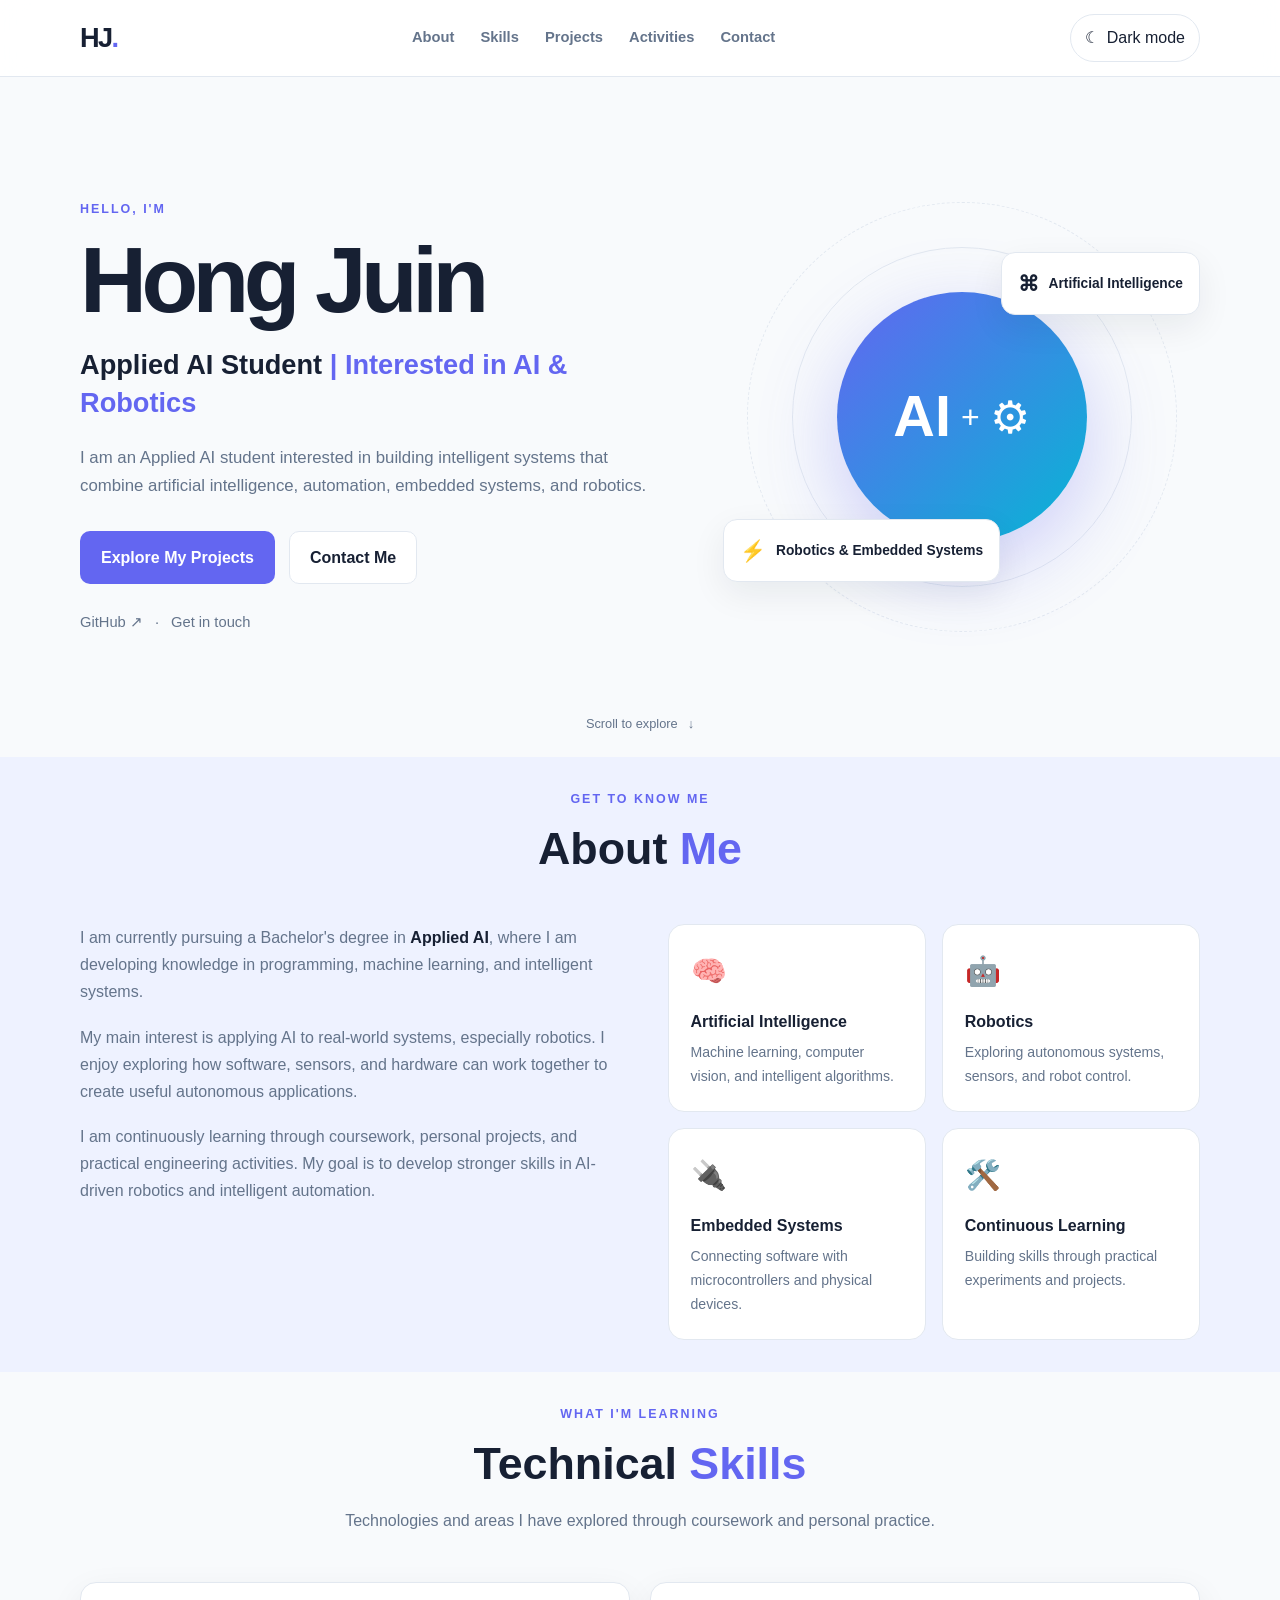
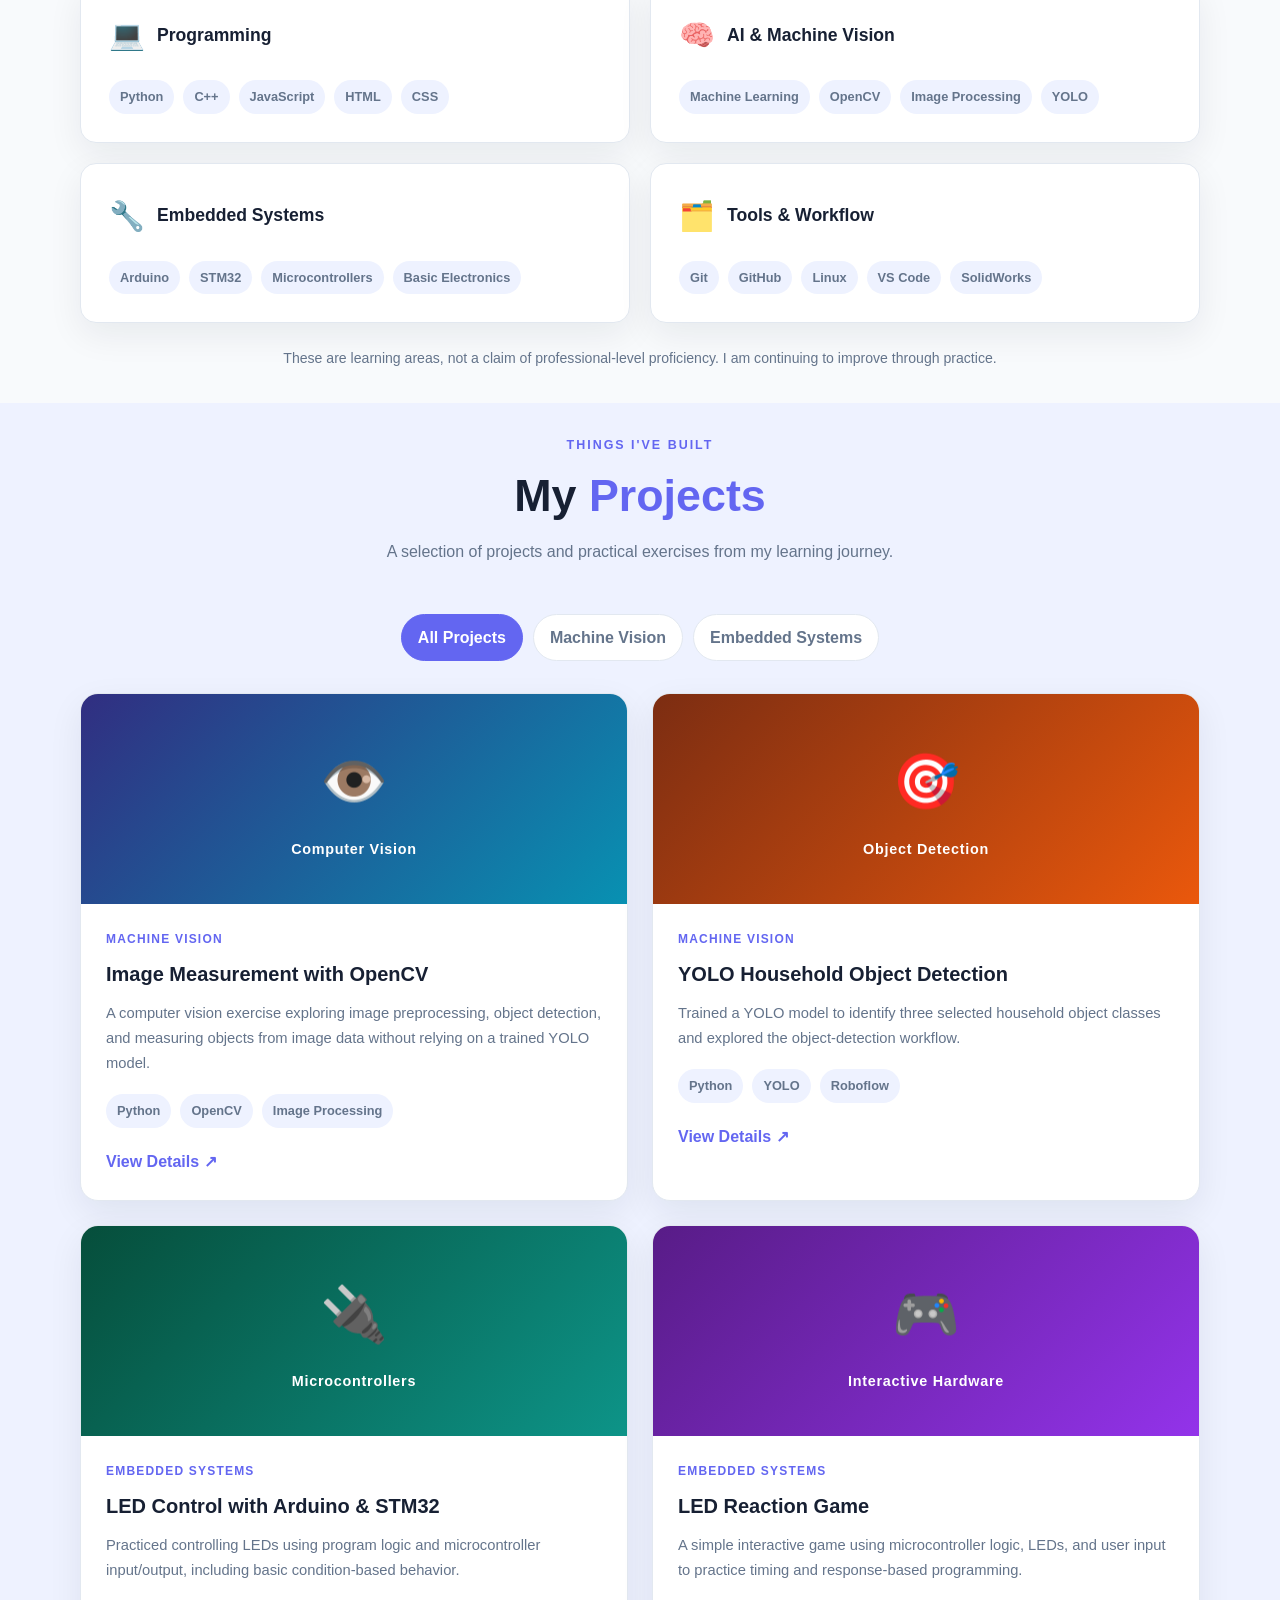
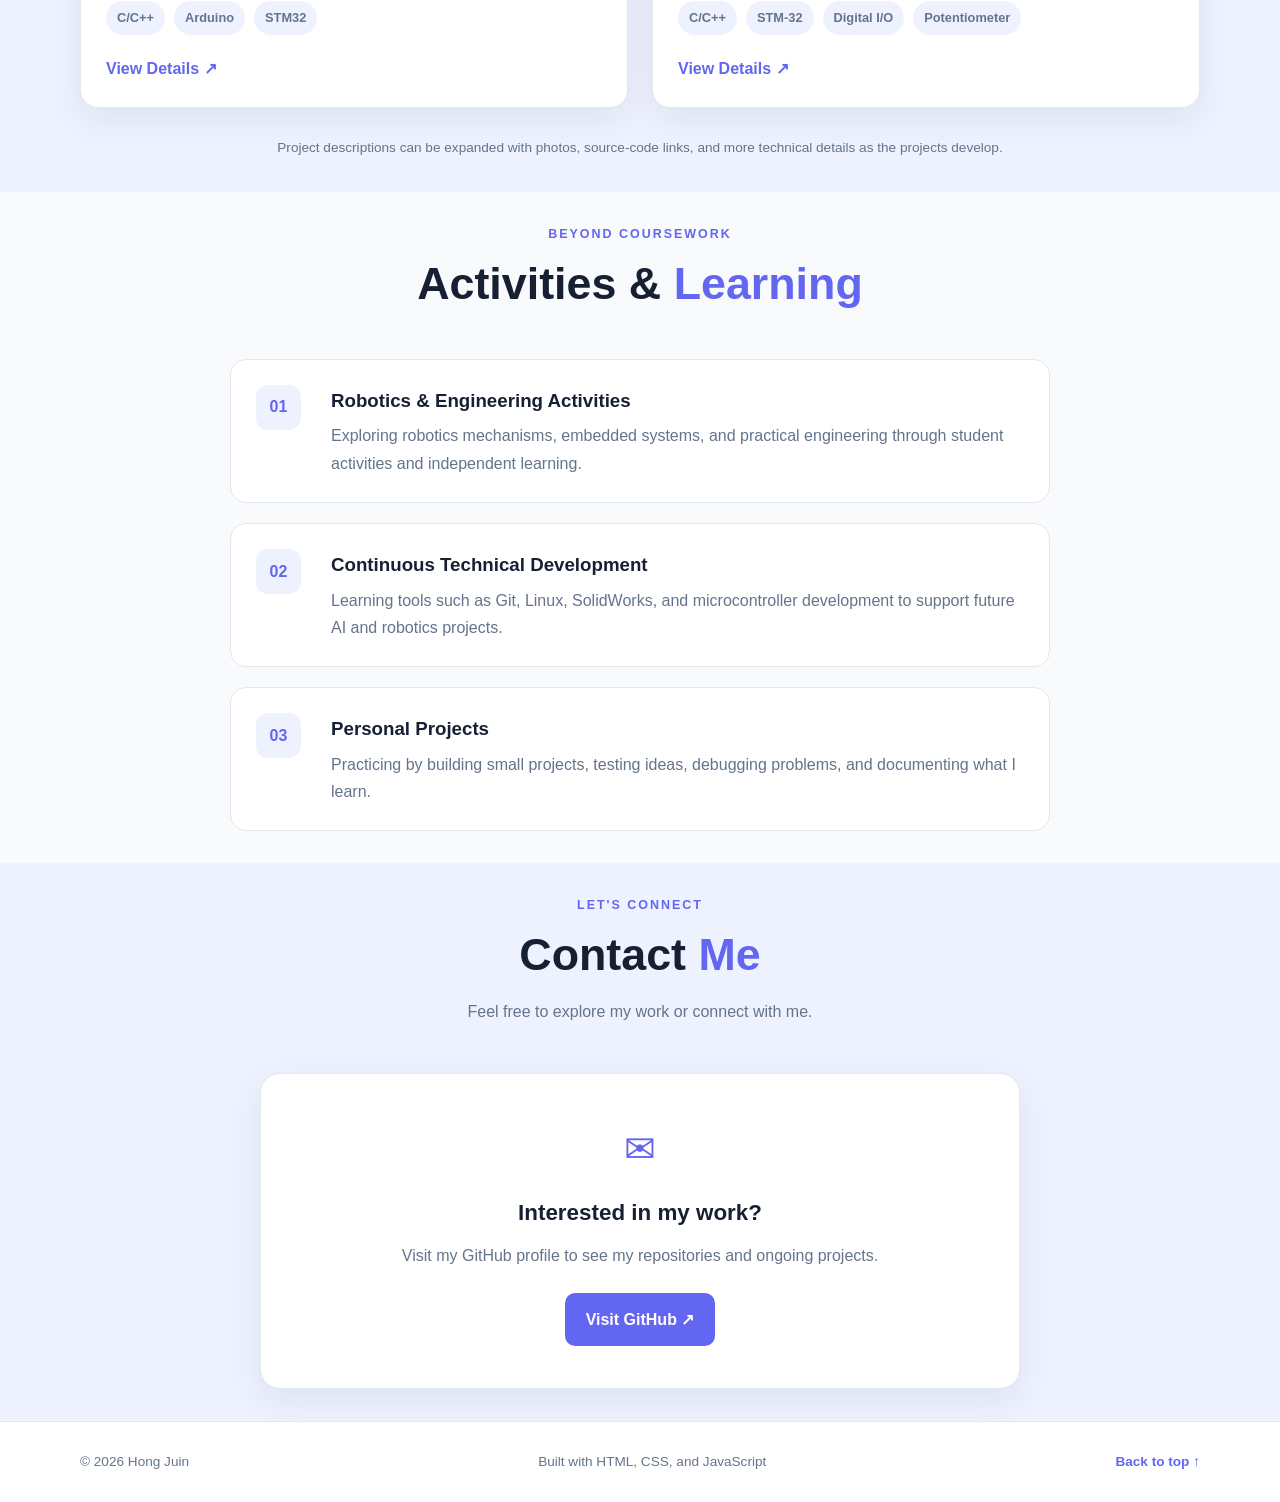
==== commit 61e42019: "Update fmt.Println message from 'Hello' to 'Goodbye'" ====
--- a/my_portfolio.html
+++ b/my_portfolio.html
@@ -7,7 +7,7 @@
     <title>Hong Juin | Applied AI Portfolio</title>
     <meta
         name="description"
-        content="Hong Juin's personal portfolio showcasing Applied AI, machine vision, embedded systems, and robotics projects."
+        content="Hong Juin's personal portfolio showcasing Applied AI, automation, embedded systems, and robotics projects."
     >
 
     <link rel="stylesheet" href="style.css">
@@ -58,12 +58,12 @@
 
                     <h2>
                         Applied AI Student
-                        <span class="accent-text">| AI & Robotics</span>
+                        <span class="accent-text">| Interested in AI & Robotics</span>
                     </h2>
 
                     <p class="hero-description">
                         I am an Applied AI student interested in building intelligent
-                        systems that combine artificial intelligence, machine vision,
+                        systems that combine artificial intelligence, automation,
                         embedded systems, and robotics.
                     </p>
 
@@ -392,8 +392,9 @@
 
                             <div class="project-tags">
                                 <span>C/C++</span>
-                                <span>Arduino</span>
+                                <span>STM-32</span>
                                 <span>Digital I/O</span>
+                                <span>Potentiometer</span>
                             </div>
 
                             <button
--- a/style.css
+++ b/style.css
@@ -1,175 +1,970 @@
-/* Store the main colors in reusable variables */
+/* ------------------------------
+   1. Theme variables and reset
+------------------------------ */
+
 :root {
-    --background: #f4f7fb;
-    --surface: #ffffff;
-    --text: #172033;
-    --muted: #536078;
-    --accent: #2563eb;
-    --border: #dce3ee;
-}
-
-/* Apply consistent sizing to every element */
+    --color-bg: #f8fafc;
+    --color-surface: #ffffff;
+    --color-surface-alt: #eef2ff;
+    --color-text: #172033;
+    --color-muted: #64748b;
+    --color-primary: #6366f1;
+    --color-primary-dark: #4f46e5;
+    --color-border: #e2e8f0;
+    --color-header: rgba(255, 255, 255, 0.88);
+    --shadow-card: 0 12px 35px rgba(15, 23, 42, 0.07);
+}
+
+body.dark-mode {
+    --color-bg: #0b1120;
+    --color-surface: #111a2e;
+    --color-surface-alt: #151f36;
+    --color-text: #e5e7eb;
+    --color-muted: #a5b4c7;
+    --color-primary: #a5b4fc;
+    --color-primary-dark: #818cf8;
+    --color-border: #263249;
+    --color-header: rgba(11, 17, 32, 0.9);
+    --shadow-card: 0 12px 35px rgba(0, 0, 0, 0.2);
+}
+
 * {
     box-sizing: border-box;
-}
-
-/* Style the whole page */
+    margin: 0;
+    padding: 0;
+}
+
+html {
+    scroll-behavior: smooth;
+    scroll-padding-top: 90px;
+}
+
 body {
-    margin: 0;
-    font-family: Arial, sans-serif;
-    background: var(--background);
-    color: var(--text);
-    line-height: 1.6;
-}
-
-/* Style the top navigation area */
+    font-family: Arial, Helvetica, sans-serif;
+    background: var(--color-bg);
+    color: var(--color-text);
+    line-height: 1.7;
+    transition: background-color 0.25s ease, color 0.25s ease;
+}
+
+img {
+    max-width: 100%;
+    display: block;
+}
+
+a {
+    color: inherit;
+    text-decoration: none;
+}
+
+button {
+    font: inherit;
+}
+
+button,
+a {
+    -webkit-tap-highlight-color: transparent;
+}
+
+button:focus-visible,
+a:focus-visible {
+    outline: 3px solid var(--color-primary);
+    outline-offset: 4px;
+}
+
+.container {
+    width: min(1120px, calc(100% - 40px));
+    margin: 0 auto;
+}
+
+.section {
+    padding: 100px 0;
+}
+
+.section-alt {
+    background: var(--color-surface-alt);
+}
+
+.accent-text {
+    color: var(--color-primary);
+}
+
+.eyebrow {
+    color: var(--color-primary);
+    text-transform: uppercase;
+    font-size: 0.78rem;
+    font-weight: 700;
+    letter-spacing: 0.16em;
+    margin-bottom: 12px;
+}
+
+.section-heading {
+    text-align: center;
+    max-width: 720px;
+    margin: 0 auto 48px;
+}
+
+.section-heading h2 {
+    font-size: clamp(2rem, 5vw, 2.8rem);
+    line-height: 1.2;
+    margin-bottom: 16px;
+}
+
+.section-description {
+    color: var(--color-muted);
+}
+
+/* ------------------------------
+   2. Header and navigation
+------------------------------ */
+
 .site-header {
+    position: sticky;
+    top: 0;
+    z-index: 100;
+    background: var(--color-header);
+    backdrop-filter: blur(14px);
+    border-bottom: 1px solid var(--color-border);
+}
+
+.header-content {
+    min-height: 76px;
+    display: flex;
+    align-items: center;
+    justify-content: space-between;
+    gap: 24px;
+}
+
+.logo {
+    font-size: 1.7rem;
+    font-weight: 800;
+    letter-spacing: -0.06em;
+}
+
+.logo span {
+    color: var(--color-primary);
+}
+
+.nav-menu {
+    display: flex;
+    align-items: center;
+    gap: 26px;
+}
+
+.nav-menu a {
+    color: var(--color-muted);
+    font-size: 0.92rem;
+    font-weight: 600;
+    transition: color 0.2s ease;
+}
+
+.nav-menu a:hover {
+    color: var(--color-primary);
+}
+
+.theme-button {
+    display: inline-flex;
+    align-items: center;
+    gap: 8px;
+    border: 1px solid var(--color-border);
+    border-radius: 999px;
+    padding: 9px 14px;
+    background: var(--color-surface);
+    color: var(--color-text);
+    cursor: pointer;
+    white-space: nowrap;
+}
+
+.theme-button:hover {
+    border-color: var(--color-primary);
+}
+
+.menu-button {
+    display: none;
+    width: 42px;
+    height: 42px;
+    border: 1px solid var(--color-border);
+    border-radius: 10px;
+    background: var(--color-surface);
+    cursor: pointer;
+    padding: 10px;
+}
+
+.menu-button span {
+    display: block;
+    height: 2px;
+    width: 100%;
+    margin: 4px 0;
+    background: var(--color-text);
+}
+
+/* ------------------------------
+   3. Hero section
+------------------------------ */
+
+.hero {
+    min-height: 680px;
+    display: flex;
+    flex-direction: column;
+    justify-content: center;
+    position: relative;
+    overflow: hidden;
+}
+
+.hero-content {
+    display: grid;
+    grid-template-columns: 1.1fr 0.9fr;
+    align-items: center;
+    gap: 60px;
+}
+
+.hero-text {
+    animation: fade-up 0.8s ease both;
+}
+
+.hero h1 {
+    font-size: clamp(3.4rem, 8vw, 5.8rem);
+    line-height: 1.05;
+    letter-spacing: -0.06em;
+    margin-bottom: 16px;
+}
+
+.hero h2 {
+    font-size: clamp(1.2rem, 3vw, 1.7rem);
+    line-height: 1.4;
+    margin-bottom: 22px;
+}
+
+.hero-description {
+    max-width: 600px;
+    color: var(--color-muted);
+    font-size: 1.05rem;
+}
+
+.hero-buttons {
+    display: flex;
+    flex-wrap: wrap;
+    gap: 14px;
+    margin-top: 30px;
+}
+
+.button {
+    display: inline-flex;
+    align-items: center;
+    justify-content: center;
+    min-height: 46px;
+    padding: 12px 20px;
+    border-radius: 10px;
+    font-weight: 700;
+    border: 1px solid transparent;
+    cursor: pointer;
+    transition: transform 0.2s ease, background-color 0.2s ease;
+}
+
+.button:hover {
+    transform: translateY(-2px);
+}
+
+.button-primary {
+    background: var(--color-primary);
+    color: #ffffff;
+}
+
+body.dark-mode .button-primary {
+    color: #111827;
+}
+
+.button-primary:hover {
+    background: var(--color-primary-dark);
+}
+
+.button-secondary {
+    border-color: var(--color-border);
+    background: var(--color-surface);
+    color: var(--color-text);
+}
+
+.hero-socials {
+    display: flex;
+    align-items: center;
+    gap: 12px;
+    margin-top: 26px;
+    color: var(--color-muted);
+    font-size: 0.92rem;
+}
+
+.hero-socials a:hover {
+    color: var(--color-primary);
+}
+
+.hero-visual {
+    min-height: 420px;
+    position: relative;
+    display: grid;
+    place-items: center;
+    animation: fade-in 1s ease both;
+}
+
+.hero-circle {
+    width: 250px;
+    height: 250px;
+    border-radius: 50%;
+    display: flex;
+    align-items: center;
+    justify-content: center;
+    gap: 10px;
+    background: linear-gradient(135deg, #6366f1, #06b6d4);
+    box-shadow: 0 25px 80px rgba(99, 102, 241, 0.3);
+    color: white;
+    position: relative;
+    z-index: 2;
+}
+
+.hero-symbol {
+    font-size: 3.6rem;
+    font-weight: 800;
+}
+
+.hero-symbol-small {
+    font-size: 2rem;
+}
+
+.hero-robot {
+    font-size: 2.8rem;
+}
+
+.orbit {
+    position: absolute;
+    border: 1px solid var(--color-border);
+    border-radius: 50%;
+}
+
+.orbit-one {
+    width: 340px;
+    height: 340px;
+}
+
+.orbit-two {
+    width: 430px;
+    height: 430px;
+    border-style: dashed;
+}
+
+.floating-card {
+    position: absolute;
+    z-index: 3;
+    display: flex;
+    align-items: center;
+    gap: 10px;
+    padding: 13px 16px;
+    border: 1px solid var(--color-border);
+    border-radius: 14px;
+    background: var(--color-surface);
+    box-shadow: var(--shadow-card);
+    font-size: 0.86rem;
+    font-weight: 700;
+}
+
+.floating-card-top {
+    top: 45px;
+    right: 0;
+}
+
+.floating-card-bottom {
+    bottom: 45px;
+    left: 0;
+}
+
+.floating-icon {
+    font-size: 1.3rem;
+}
+
+.scroll-indicator {
+    position: absolute;
+    bottom: 22px;
+    left: 50%;
+    transform: translateX(-50%);
+    display: flex;
+    gap: 10px;
+    align-items: center;
+    color: var(--color-muted);
+    font-size: 0.8rem;
+}
+
+/* ------------------------------
+   4. About section
+------------------------------ */
+
+.about-grid {
+    display: grid;
+    grid-template-columns: 1fr 1fr;
+    gap: 55px;
+    align-items: start;
+}
+
+.about-text p {
+    color: var(--color-muted);
+    margin-bottom: 18px;
+}
+
+.about-text strong {
+    color: var(--color-text);
+}
+
+.about-highlights {
+    display: grid;
+    grid-template-columns: repeat(2, 1fr);
+    gap: 16px;
+}
+
+.highlight-card {
+    padding: 22px;
+    background: var(--color-surface);
+    border: 1px solid var(--color-border);
+    border-radius: 16px;
+}
+
+.highlight-icon {
+    font-size: 1.8rem;
+}
+
+.highlight-card h3 {
+    font-size: 1rem;
+    margin: 12px 0 6px;
+}
+
+.highlight-card p {
+    font-size: 0.88rem;
+    color: var(--color-muted);
+}
+
+/* ------------------------------
+   5. Skills section
+------------------------------ */
+
+.skills-grid {
+    display: grid;
+    grid-template-columns: repeat(2, 1fr);
+    gap: 20px;
+}
+
+.skill-card {
+    padding: 28px;
+    border: 1px solid var(--color-border);
+    border-radius: 16px;
+    background: var(--color-surface);
+    box-shadow: var(--shadow-card);
+}
+
+.skill-card-heading {
+    display: flex;
+    align-items: center;
+    gap: 12px;
+    margin-bottom: 20px;
+}
+
+.skill-icon {
+    font-size: 1.8rem;
+}
+
+.skill-card h3 {
+    font-size: 1.1rem;
+}
+
+.skill-tags,
+.project-tags {
+    display: flex;
+    flex-wrap: wrap;
+    gap: 9px;
+}
+
+.skill-tags span,
+.project-tags span {
+    display: inline-block;
+    padding: 6px 11px;
+    border-radius: 999px;
+    background: var(--color-surface-alt);
+    color: var(--color-muted);
+    font-size: 0.8rem;
+    font-weight: 600;
+}
+
+.skills-note {
+    text-align: center;
+    color: var(--color-muted);
+    font-size: 0.88rem;
+    margin-top: 24px;
+}
+
+/* ------------------------------
+   6. Projects and filtering
+------------------------------ */
+
+.project-filters {
+    display: flex;
+    flex-wrap: wrap;
+    justify-content: center;
+    gap: 10px;
+    margin-bottom: 32px;
+}
+
+.filter-button {
+    padding: 9px 16px;
+    border: 1px solid var(--color-border);
+    border-radius: 999px;
+    background: var(--color-surface);
+    color: var(--color-muted);
+    cursor: pointer;
+    font-weight: 700;
+}
+
+.filter-button:hover,
+.filter-button.active {
+    background: var(--color-primary);
+    color: #ffffff;
+    border-color: var(--color-primary);
+}
+
+body.dark-mode .filter-button.active {
+    color: #111827;
+}
+
+.project-gallery {
+    display: grid;
+    grid-template-columns: repeat(2, minmax(0, 1fr));
+    gap: 24px;
+}
+
+.project-card {
+    overflow: hidden;
+    background: var(--color-surface);
+    border: 1px solid var(--color-border);
+    border-radius: 18px;
+    box-shadow: var(--shadow-card);
+    transition: transform 0.25s ease, box-shadow 0.25s ease;
+}
+
+.project-card:hover {
+    transform: translateY(-5px);
+}
+
+.project-card.hidden {
+    display: none;
+}
+
+.project-image {
+    min-height: 210px;
+    display: flex;
+    flex-direction: column;
+    align-items: center;
+    justify-content: center;
+    gap: 8px;
+    color: white;
+}
+
+.project-image-icon {
+    font-size: 3.4rem;
+}
+
+.project-image-label {
+    font-size: 0.9rem;
+    font-weight: 700;
+    letter-spacing: 0.05em;
+}
+
+.project-image-vision {
+    background: linear-gradient(135deg, #312e81, #0891b2);
+}
+
+.project-image-yolo {
+    background: linear-gradient(135deg, #7c2d12, #ea580c);
+}
+
+.project-image-mcu {
+    background: linear-gradient(135deg, #064e3b, #0d9488);
+}
+
+.project-image-game {
+    background: linear-gradient(135deg, #581c87, #9333ea);
+}
+
+.project-content {
+    padding: 25px;
+}
+
+.project-category {
+    color: var(--color-primary);
+    text-transform: uppercase;
+    letter-spacing: 0.1em;
+    font-size: 0.75rem;
+    font-weight: 800;
+    margin-bottom: 8px;
+}
+
+.project-content h3 {
+    font-size: 1.25rem;
+    margin-bottom: 10px;
+}
+
+.project-content > p:not(.project-category) {
+    color: var(--color-muted);
+    font-size: 0.92rem;
+    margin-bottom: 18px;
+}
+
+.project-tags {
+    margin-bottom: 20px;
+}
+
+.project-details-button {
+    border: none;
+    background: transparent;
+    color: var(--color-primary);
+    font-weight: 800;
+    cursor: pointer;
+}
+
+.project-details-button:hover {
+    color: var(--color-primary-dark);
+}
+
+.project-disclaimer {
+    text-align: center;
+    color: var(--color-muted);
+    font-size: 0.85rem;
+    margin-top: 28px;
+}
+
+/* ------------------------------
+   7. Activities
+------------------------------ */
+
+.activity-list {
+    max-width: 820px;
+    margin: 0 auto;
+    display: grid;
+    gap: 20px;
+}
+
+.activity-item {
+    display: grid;
+    grid-template-columns: 55px 1fr;
+    gap: 20px;
+    padding: 25px;
+    background: var(--color-surface);
+    border: 1px solid var(--color-border);
+    border-radius: 16px;
+}
+
+.activity-marker {
+    width: 45px;
+    height: 45px;
+    display: grid;
+    place-items: center;
+    border-radius: 12px;
+    background: var(--color-surface-alt);
+    color: var(--color-primary);
+    font-weight: 800;
+}
+
+.activity-item h3 {
+    margin-bottom: 6px;
+}
+
+.activity-item p {
+    color: var(--color-muted);
+}
+
+/* ------------------------------
+   8. Contact
+------------------------------ */
+
+.contact-container {
+    max-width: 760px;
+}
+
+.contact-card {
+    text-align: center;
+    padding: 42px 30px;
+    background: var(--color-surface);
+    border: 1px solid var(--color-border);
+    border-radius: 20px;
+    box-shadow: var(--shadow-card);
+}
+
+.contact-icon {
+    font-size: 2.4rem;
+    color: var(--color-primary);
+    margin-bottom: 12px;
+}
+
+.contact-card h3 {
+    font-size: 1.4rem;
+    margin-bottom: 10px;
+}
+
+.contact-card p {
+    max-width: 500px;
+    margin: 0 auto 24px;
+    color: var(--color-muted);
+}
+
+/* ------------------------------
+   9. Footer
+------------------------------ */
+
+.site-footer {
+    border-top: 1px solid var(--color-border);
+    background: var(--color-surface);
+}
+
+.footer-content {
+    min-height: 80px;
     display: flex;
     align-items: center;
     justify-content: space-between;
     gap: 16px;
-    padding: 16px 7%;
-    background: var(--surface);
-    border-bottom: 1px solid var(--border);
-}
-
-/* Style the website name */
-.logo {
-    color: var(--accent);
-    font-weight: bold;
-    text-decoration: none;
-}
-
-/* Arrange navigation links in a row */
-.navigation {
-    display: flex;
-    gap: 18px;
-}
-
-/* Style links inside the navigation */
-.navigation a {
-    color: var(--text);
-    text-decoration: none;
-}
-
-/* Change link color when the mouse is over it */
-.navigation a:hover {
-    color: var(--accent);
-}
-
-/* Style the dark-mode button */
-.theme-button {
-    padding: 8px 12px;
-    border: 1px solid var(--border);
-    border-radius: 8px;
-    background: var(--surface);
-    color: var(--text);
+    color: var(--color-muted);
+    font-size: 0.85rem;
+}
+
+.footer-content a {
+    color: var(--color-primary);
+    font-weight: 700;
+}
+
+/* ------------------------------
+   10. Project details modal
+------------------------------ */
+
+.project-modal {
+    width: min(620px, calc(100% - 30px));
+    max-height: 85vh;
+    margin: auto;
+    padding: 0;
+    border: 1px solid var(--color-border);
+    border-radius: 18px;
+    background: var(--color-surface);
+    color: var(--color-text);
+    box-shadow: 0 25px 100px rgba(0, 0, 0, 0.35);
+}
+
+.project-modal::backdrop {
+    background: rgba(2, 6, 23, 0.7);
+    backdrop-filter: blur(4px);
+}
+
+.modal-content {
+    position: relative;
+    padding: 35px;
+}
+
+.modal-content h2 {
+    font-size: 1.8rem;
+    margin-bottom: 15px;
+}
+
+.modal-content > p:not(.eyebrow) {
+    color: var(--color-muted);
+    margin-bottom: 24px;
+}
+
+.modal-content h3 {
+    margin-bottom: 10px;
+}
+
+.modal-content ul {
+    padding-left: 22px;
+    margin-bottom: 25px;
+    color: var(--color-muted);
+}
+
+.modal-close {
+    position: absolute;
+    top: 12px;
+    right: 15px;
+    width: 38px;
+    height: 38px;
+    border: none;
+    border-radius: 50%;
+    background: var(--color-surface-alt);
+    color: var(--color-text);
+    font-size: 1.7rem;
     cursor: pointer;
 }
 
-/* Style the large introduction area */
-.hero {
-    text-align: center;
-    padding: 90px 20px;
-}
-
-/* Style the main name heading */
-.hero h1 {
-    margin: 8px 0;
-    font-size: 3rem;
-}
-
-/* Style the introduction paragraph */
-.hero-description {
-    max-width: 600px;
-    margin: 20px auto;
-    color: var(--muted);
-}
-
-/* Style the main call-to-action link */
-.primary-link {
-    display: inline-block;
-    margin-top: 16px;
-    padding: 10px 18px;
-    border-radius: 8px;
-    background: var(--accent);
-    color: white;
-    text-decoration: none;
-}
-
-/* Set a consistent width for each content section */
-.section {
-    max-width: 1000px;
-    margin: 0 auto;
-    padding: 48px 24px;
-}
-
-/* Arrange skill labels using flexible wrapping */
-.skill-list {
-    display: flex;
-    flex-wrap: wrap;
-    gap: 10px;
-}
-
-/* Style each skill label */
-.skill-list span {
-    padding: 8px 12px;
-    border-radius: 20px;
-    background: var(--surface);
-    border: 1px solid var(--border);
-}
-
-/* Style project cards */
-.project-card {
-    margin: 16px 0;
-    padding: 20px;
-    border-radius: 12px;
-    background: var(--surface);
-    border: 1px solid var(--border);
-}
-
-/* Make project tool text less prominent */
-.project-tools {
-    color: var(--muted);
-    font-size: 0.9rem;
-}
-
-/* Style the footer */
-.site-footer {
-    padding: 24px;
-    text-align: center;
-    color: var(--muted);
-}
-
-/* These styles apply when dark mode is enabled */
-body.dark-mode {
-    --background: #101827;
-    --surface: #182235;
-    --text: #edf2fa;
-    --muted: #b5c0d2;
-    --accent: #7da8ff;
-    --border: #334155;
-}
-
-/* Mobile-friendly adjustments for smaller screens */
+/* ------------------------------
+   11. Animations
+------------------------------ */
+
+@keyframes fade-up {
+    from {
+        opacity: 0;
+        transform: translateY(20px);
+    }
+
+    to {
+        opacity: 1;
+        transform: translateY(0);
+    }
+}
+
+@keyframes fade-in {
+    from {
+        opacity: 0;
+    }
+
+    to {
+        opacity: 1;
+    }
+}
+
+/* ------------------------------
+   12. Responsive layout
+------------------------------ */
+
+@media (max-width: 900px) {
+    .hero-content {
+        grid-template-columns: 1fr;
+        gap: 25px;
+    }
+
+    .hero {
+        padding-top: 80px;
+        padding-bottom: 90px;
+    }
+
+    .hero-visual {
+        min-height: 380px;
+    }
+
+    .about-grid {
+        grid-template-columns: 1fr;
+        gap: 30px;
+    }
+
+    .nav-menu {
+        gap: 16px;
+    }
+}
+
 @media (max-width: 700px) {
-    .site-header {
+    .section {
+        padding: 75px 0;
+    }
+
+    .header-content {
+        min-height: 68px;
+        flex-wrap: wrap;
+        gap: 12px;
+    }
+
+    .menu-button {
+        display: block;
+        margin-left: auto;
+    }
+
+    .theme-button {
+        padding: 8px 11px;
+    }
+
+    .nav-menu {
+        display: none;
+        order: 4;
+        width: 100%;
         flex-direction: column;
-    }
-
-    .navigation {
-        flex-wrap: wrap;
+        align-items: stretch;
+        gap: 0;
+        padding: 8px 0 15px;
+    }
+
+    .nav-menu.show-menu {
+        display: flex;
+    }
+
+    .nav-menu a {
+        padding: 11px 5px;
+    }
+
+    .hero h1 {
+        font-size: clamp(3rem, 14vw, 4.5rem);
+    }
+
+    .hero-visual {
+        min-height: 320px;
+        transform: scale(0.85);
+        margin: -15px 0;
+    }
+
+    .floating-card {
+        font-size: 0.75rem;
+        padding: 10px 12px;
+    }
+
+    .floating-card-top {
+        right: -15px;
+    }
+
+    .floating-card-bottom {
+        left: -15px;
+    }
+
+    .skills-grid,
+    .project-gallery {
+        grid-template-columns: 1fr;
+    }
+
+    .about-highlights {
+        grid-template-columns: 1fr 1fr;
+    }
+
+    .footer-content {
+        flex-direction: column;
         justify-content: center;
-    }
-
-    .hero {
-        padding: 60px 20px;
-    }
-
-    .hero h1 {
-        font-size: 2.2rem;
-    }
-
+        padding: 20px 0;
+        text-align: center;
+    }
+}
+
+@media (max-width: 430px) {
+    .container {
+        width: min(100% - 28px, 1120px);
+    }
+
+    .about-highlights {
+        grid-template-columns: 1fr;
+    }
+
+    .hero-buttons {
+        flex-direction: column;
+        align-items: stretch;
+    }
+
+    .hero-visual {
+        transform: scale(0.72);
+        margin: -35px 0;
+    }
+
+    .activity-item {
+        grid-template-columns: 1fr;
+    }
+
+    .modal-content {
+        padding: 28px 22px;
+    }
+}
+
+/* Respect users who prefer reduced motion */
+@media (prefers-reduced-motion: reduce) {
+    *,
+    *::before,
+    *::after {
+        scroll-behavior: auto !important;
+        animation-duration: 0.01ms !important;
+        animation-iteration-count: 1 !important;
+        transition-duration: 0.01ms !important;
+    }
+}
     .section {
         padding: 32px 20px;
     }
